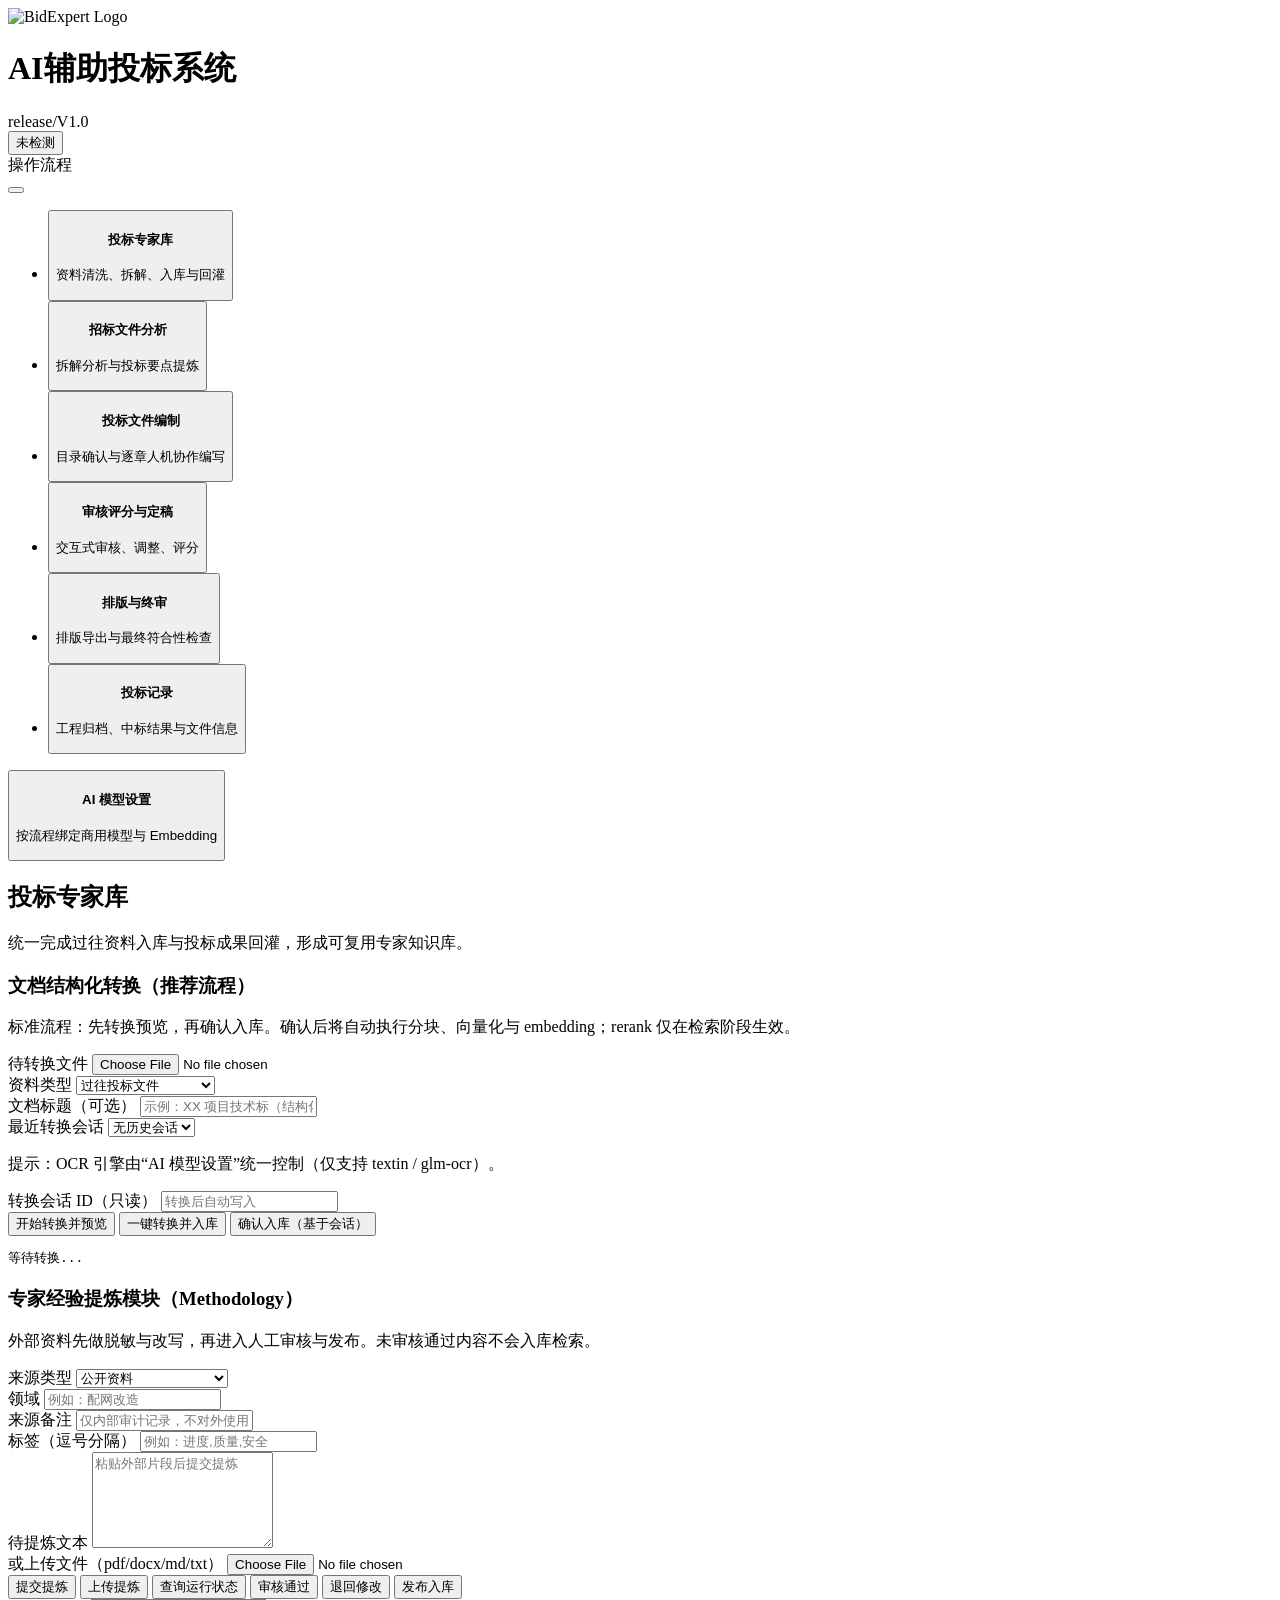
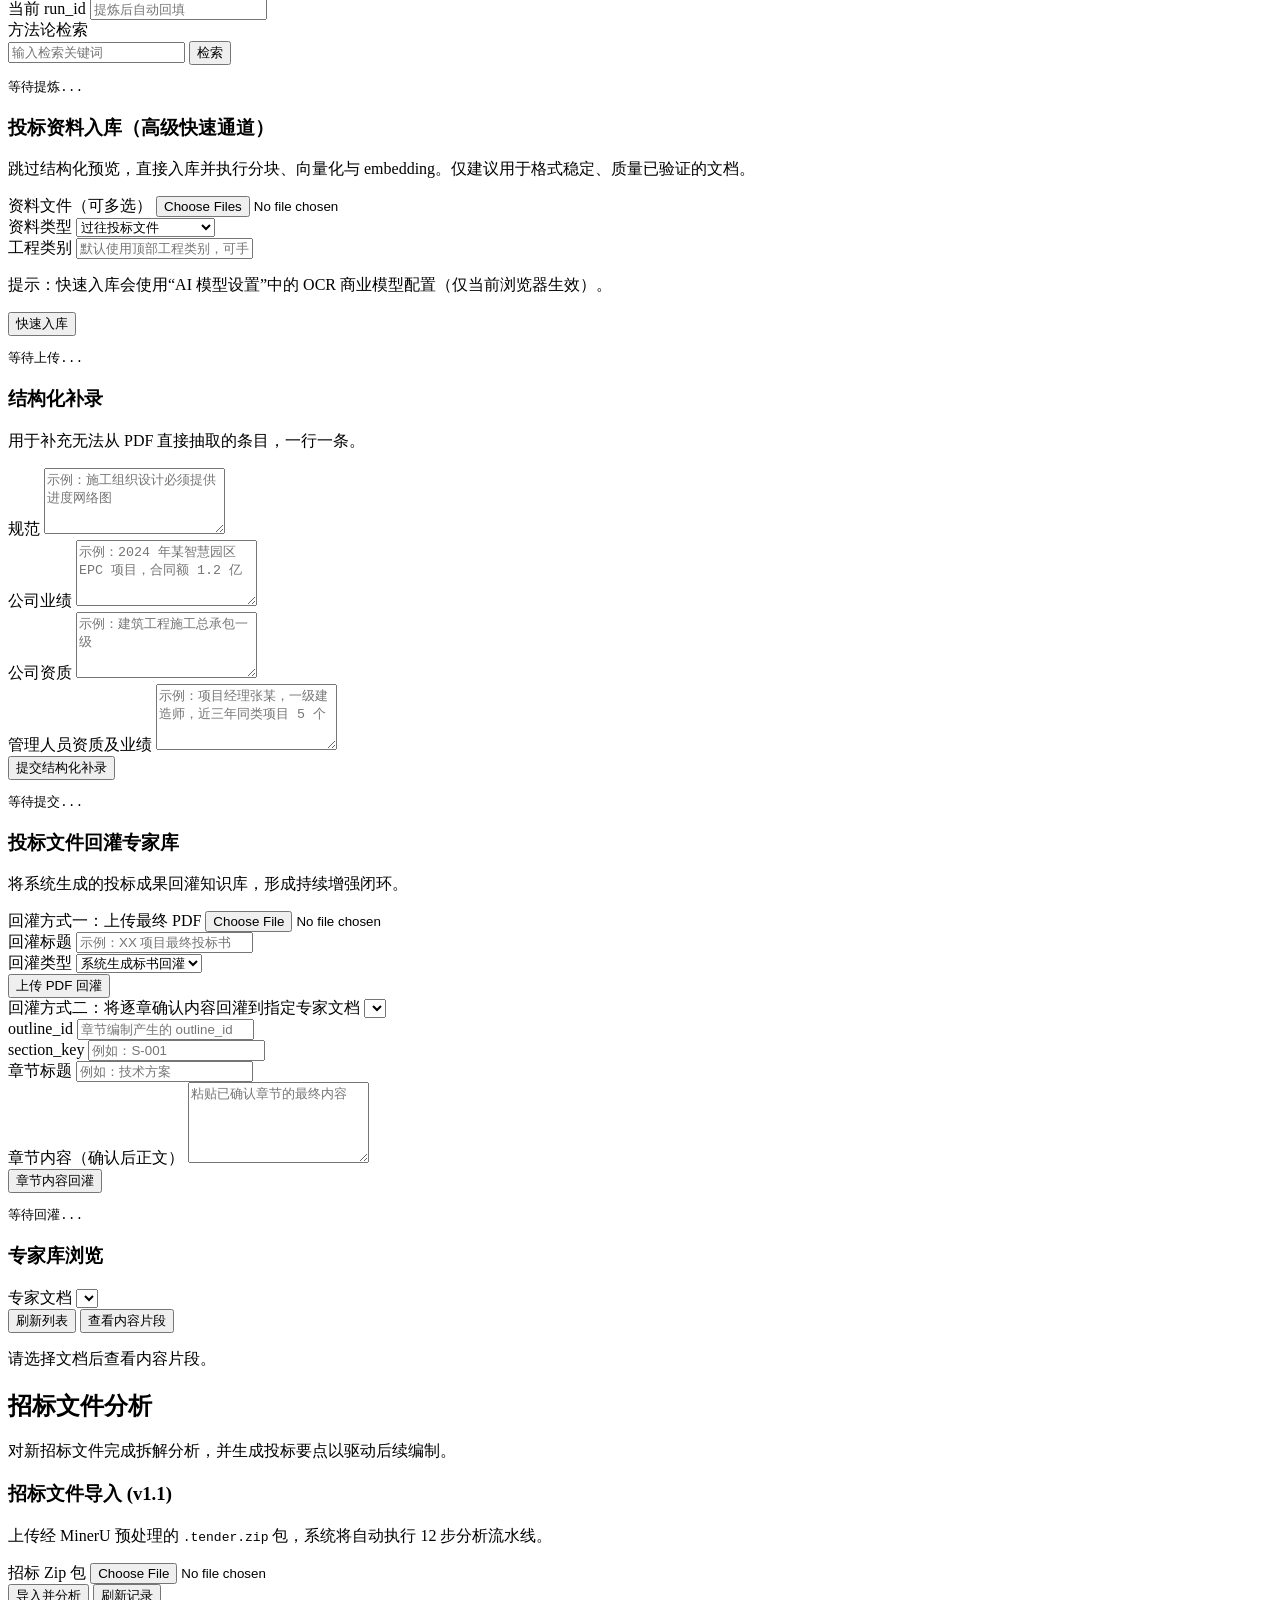
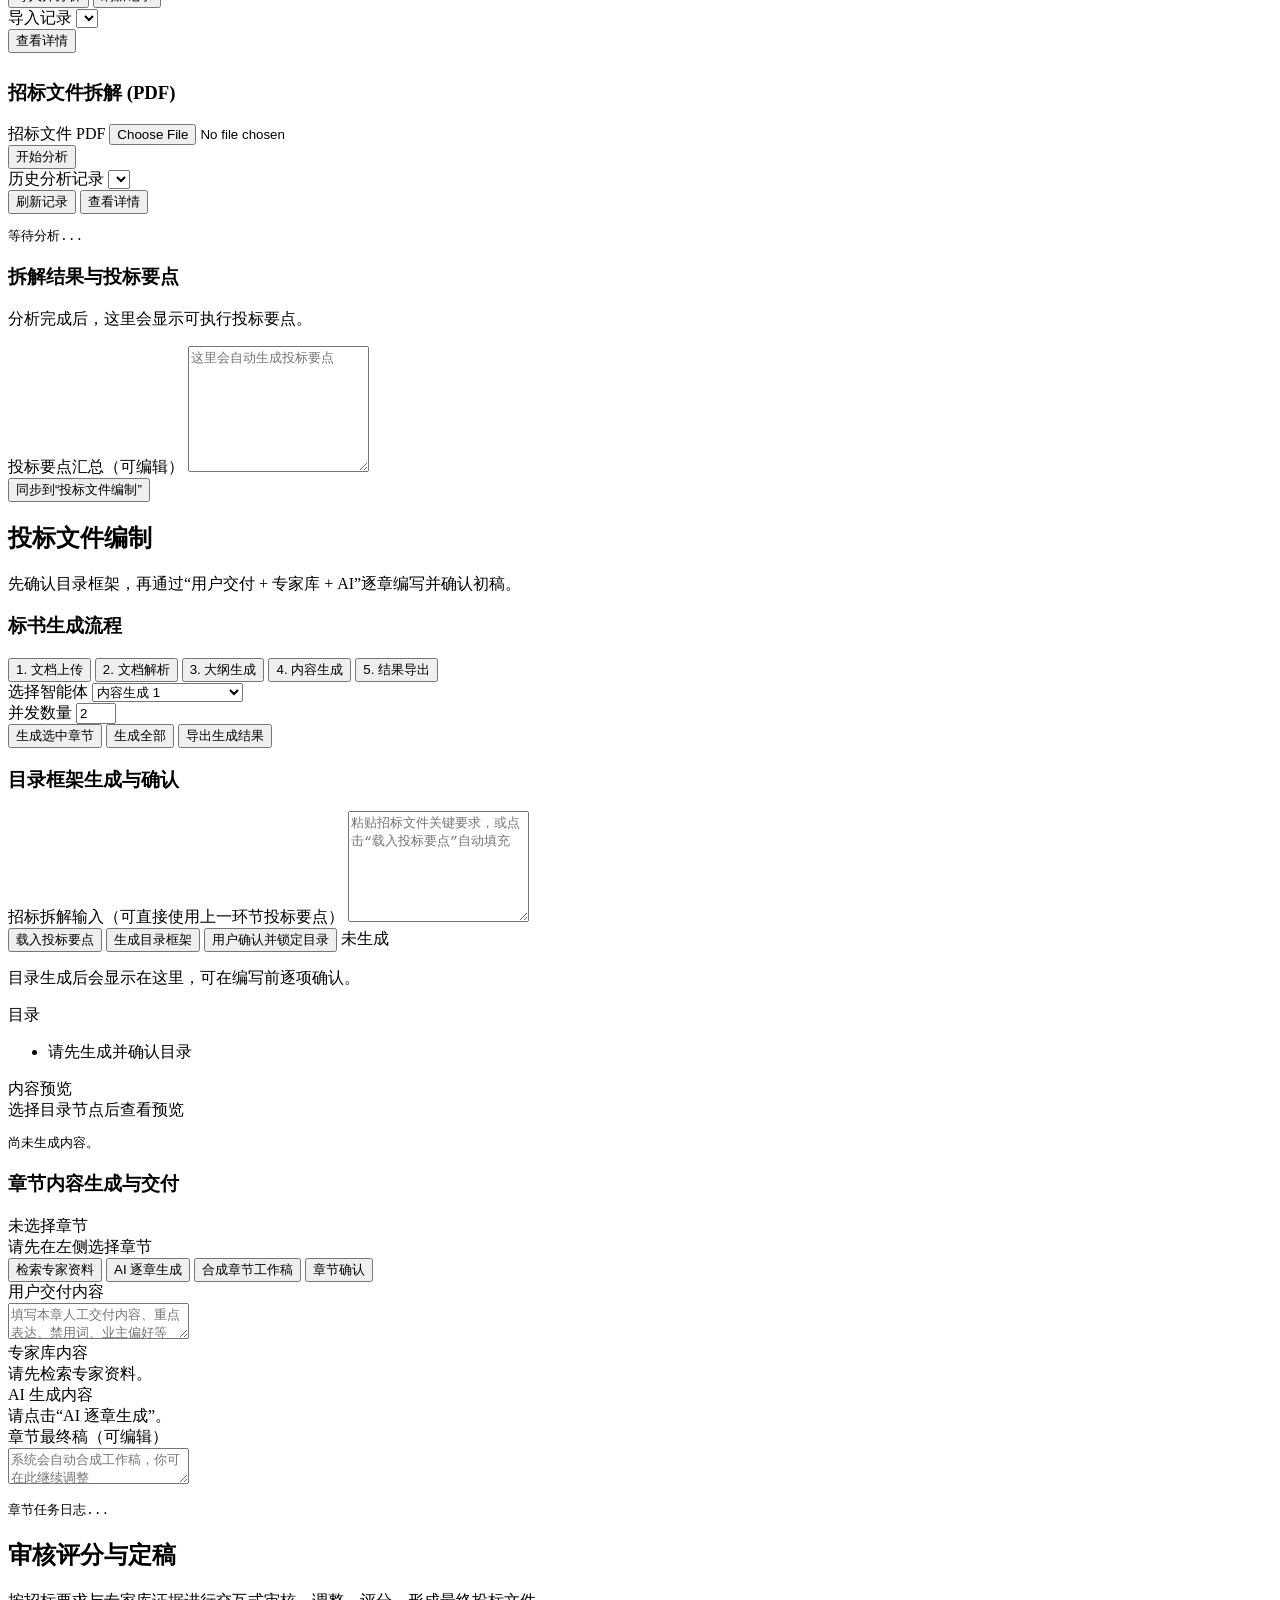
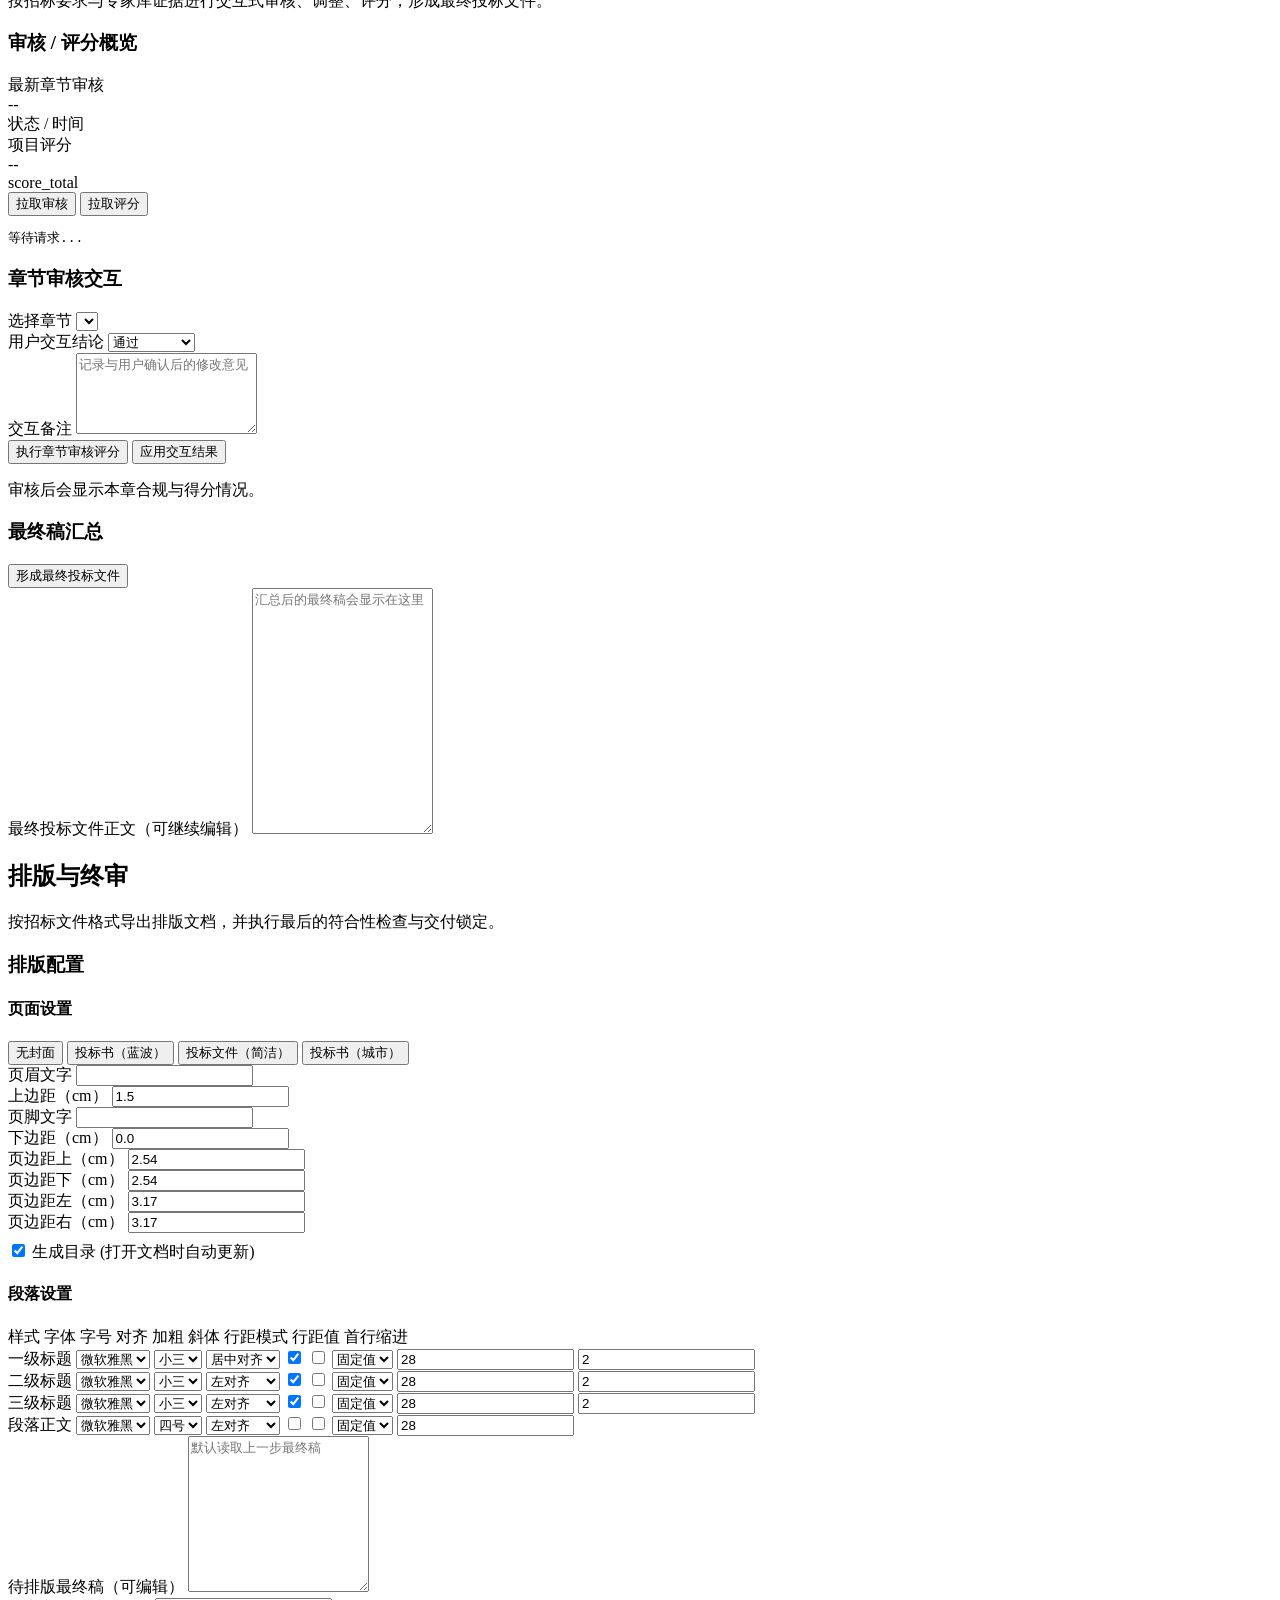
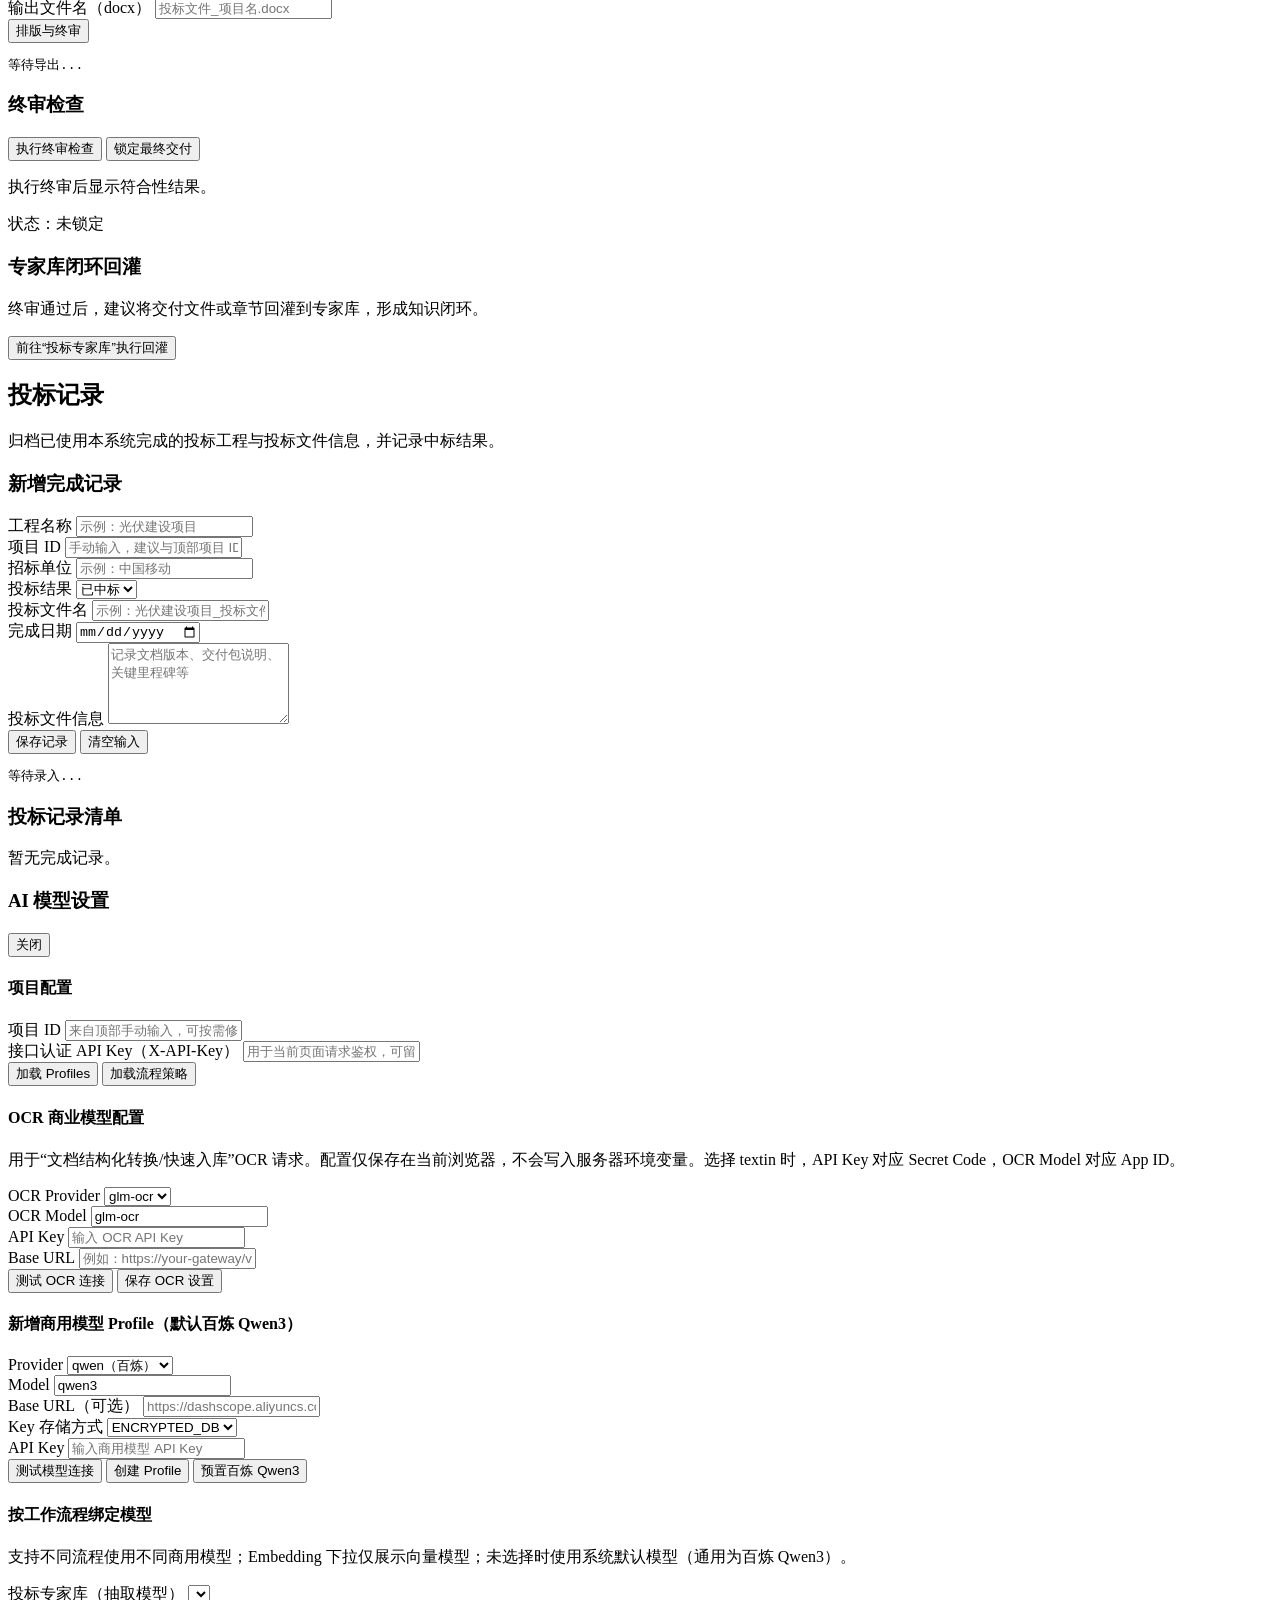
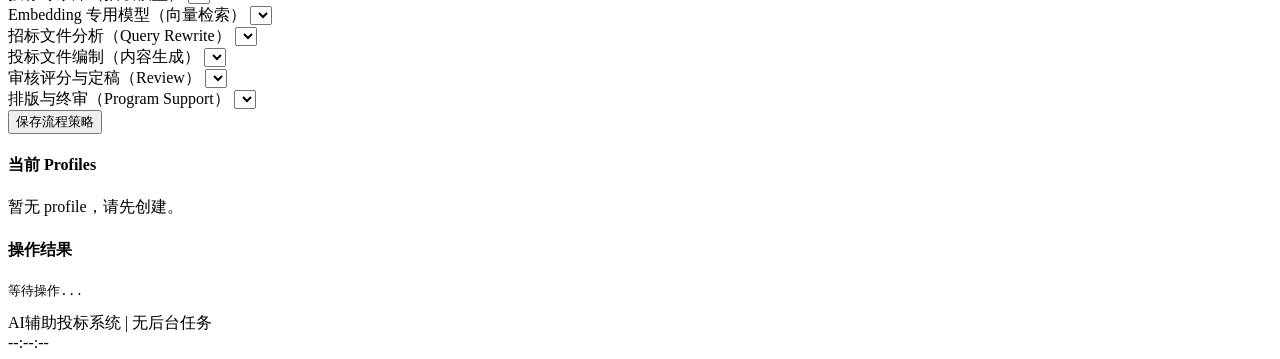
==== app/ui/index.html @ f594bc6e "feat: implement methodology module with legal-safe ingestion" ====
<!doctype html>
<html lang="zh-CN">

<head>
  <meta charset="UTF-8" />
  <meta name="viewport" content="width=device-width, initial-scale=1.0" />
  <title>AI辅助投标系统 | 投标办公工作台</title>
  <link href="https://cdn.jsdelivr.net/npm/remixicon@3.5.0/fonts/remixicon.css" rel="stylesheet" />
  <link rel="stylesheet" href="/ui/styles.css?v=release/V1.1" />
</head>

<body>
  <header class="ribbon">
    <div class="brand">
      <div class="brand-mark">
        <img src="/ui/assets/app-logo.png?v=release/V1.1" alt="BidExpert Logo" class="brand-logo" />
      </div>
      <div class="brand-text">
        <div class="brand-title-row">
          <h1 class="brand-title-handwritten">AI辅助投标系统</h1>
          <span class="brand-version">release/V1.0</span>
        </div>
      </div>
    </div>
    <div class="ribbon-controls">
      <button id="btnHealth" class="btn btn-outline btn-sm">
        <i class="ri-pulse-line"></i>
        <span id="healthBadge">未检测</span>
      </button>
    </div>
    <datalist id="engineeringCategoryHistory"></datalist>
  </header>

  <main class="layout">
    <aside class="flow-nav" id="sidebarNav">
      <div class="sidebar-resizer" id="sidebarResizer"></div>
      <div class="nav-header">
        <div class="flow-title">操作流程</div>
        <button id="btnToggleSidebar" class="nav-toggle-btn" title="收起/展开菜单">
          <i class="ri-menu-fold-line"></i>
        </button>
      </div>
      <ul class="flow-list">
        <li class="flow-list-item">
          <button type="button" class="flow-item active" data-target="panel-expert-hub">
            <i class="ri-database-2-line"></i>
            <div>
              <h4>投标专家库</h4>
              <p>资料清洗、拆解、入库与回灌</p>
            </div>
          </button>
        </li>
        <li class="flow-list-item">
          <button type="button" class="flow-item" data-target="panel-tender-hub">
            <i class="ri-file-search-line"></i>
            <div>
              <h4>招标文件分析</h4>
              <p>拆解分析与投标要点提炼</p>
            </div>
          </button>
        </li>
        <li class="flow-list-item">
          <button type="button" class="flow-item" data-target="panel-bid-hub">
            <i class="ri-quill-pen-line"></i>
            <div>
              <h4>投标文件编制</h4>
              <p>目录确认与逐章人机协作编写</p>
            </div>
          </button>
        </li>
        <li class="flow-list-item">
          <button type="button" class="flow-item" data-target="panel-review-hub">
            <i class="ri-shield-check-line"></i>
            <div>
              <h4>审核评分与定稿</h4>
              <p>交互式审核、调整、评分</p>
            </div>
          </button>
        </li>
        <li class="flow-list-item">
          <button type="button" class="flow-item" data-target="panel-publish-hub">
            <i class="ri-file-word-2-line"></i>
            <div>
              <h4>排版与终审</h4>
              <p>排版导出与最终符合性检查</p>
            </div>
          </button>
        </li>
        <li class="flow-list-item">
          <button type="button" class="flow-item" data-target="panel-completed-bids">
            <i class="ri-folder-history-line"></i>
            <div>
              <h4>投标记录</h4>
              <p>工程归档、中标结果与文件信息</p>
            </div>
          </button>
        </li>
      </ul>
      <div class="flow-actions">
        <button id="btnOpenByokSettings" class="flow-item nav-settings-btn" type="button">
          <i class="ri-settings-4-line"></i>
          <div>
            <h4>AI 模型设置</h4>
            <p>按流程绑定商用模型与 Embedding</p>
          </div>
        </button>
      </div>
    </aside>

    <section class="panel-main">
      <div id="panel-expert-hub" class="view-panel active">
        <header class="panel-header">
          <div>
            <h2><i class="ri-database-2-line"></i> 投标专家库</h2>
            <p>统一完成过往资料入库与投标成果回灌，形成可复用专家知识库。</p>
          </div>
        </header>

        <div class="office-grid cols-2">
          <article class="card">
            <h3><i class="ri-file-transfer-line"></i> 文档结构化转换（推荐流程）</h3>
            <p class="hint">标准流程：先转换预览，再确认入库。确认后将自动执行分块、向量化与 embedding；rerank 仅在检索阶段生效。</p>
            <div class="form-group">
              <label>待转换文件</label>
              <input id="convertSourceFile" type="file" accept=".pdf,.docx" />
            </div>
            <div class="form-row">
              <div class="form-group">
                <label>资料类型</label>
                <select id="convertDocType">
                  <option value="EXPERT_HISTORY">过往投标文件</option>
                  <option value="STANDARD_SPEC">规范</option>
                  <option value="COMPANY_PERFORMANCE">公司业绩</option>
                  <option value="COMPANY_QUALIFICATION">公司资质</option>
                  <option value="PM_QUAL_PERFORMANCE">管理人员资质及业绩</option>
                </select>
              </div>
              <div class="form-group">
                <label>文档标题（可选）</label>
                <input id="convertTitle" type="text" placeholder="示例：XX 项目技术标（结构化）" />
              </div>
            </div>
            <div class="form-group">
              <label>最近转换会话</label>
              <select id="convertSessionHistory">
                <option value="">无历史会话</option>
              </select>
            </div>
            <p class="hint">提示：OCR 引擎由“AI 模型设置”统一控制（仅支持 textin / glm-ocr）。</p>
            <div class="form-group">
              <label>转换会话 ID（只读）</label>
              <input id="convertSessionId" type="text" placeholder="转换后自动写入" readonly />
            </div>
            <div class="form-actions">
              <button id="btnStructuredConvert" class="btn btn-secondary">
                <i class="ri-scan-2-line"></i> 开始转换并预览
              </button>
              <button id="btnStructuredConvertAndIngest" class="btn btn-ai">
                <i class="ri-rocket-2-line"></i> 一键转换并入库
              </button>
              <button id="btnStructuredConfirm" class="btn btn-outline">
                <i class="ri-check-double-line"></i> 确认入库（基于会话）
              </button>
            </div>
            <pre id="convertPreviewResult" class="result-box">等待转换...</pre>
          </article>

          <article class="card">
            <h3><i class="ri-lightbulb-flash-line"></i> 专家经验提炼模块（Methodology）</h3>
            <p class="hint">外部资料先做脱敏与改写，再进入人工审核与发布。未审核通过内容不会入库检索。</p>
            <div class="form-row">
              <div class="form-group">
                <label>来源类型</label>
                <select id="methodologySourceType">
                  <option value="public_doc">公开资料</option>
                  <option value="training">培训资料</option>
                  <option value="sample">样例资料</option>
                  <option value="unknown">来源不明（默认阻断）</option>
                </select>
              </div>
              <div class="form-group">
                <label>领域</label>
                <input id="methodologyDomain" type="text" placeholder="例如：配网改造" />
              </div>
            </div>
            <div class="form-group">
              <label>来源备注</label>
              <input id="methodologySourceNote" type="text" placeholder="仅内部审计记录，不对外使用" />
            </div>
            <div class="form-group">
              <label>标签（逗号分隔）</label>
              <input id="methodologyTags" type="text" placeholder="例如：进度,质量,安全" />
            </div>
            <div class="form-group">
              <label>待提炼文本</label>
              <textarea id="methodologyInputText" rows="6" placeholder="粘贴外部片段后提交提炼"></textarea>
            </div>
            <div class="form-group">
              <label>或上传文件（pdf/docx/md/txt）</label>
              <input id="methodologyInputFile" type="file" accept=".pdf,.docx,.md,.markdown,.txt" />
            </div>
            <div class="form-actions methodology-actions">
              <button id="btnMethodologyExtract" class="btn btn-primary">
                <i class="ri-flask-line"></i> 提交提炼
              </button>
              <button id="btnMethodologyExtractUpload" class="btn btn-secondary">
                <i class="ri-upload-line"></i> 上传提炼
              </button>
              <button id="btnMethodologyRunFetch" class="btn btn-outline">
                <i class="ri-search-eye-line"></i> 查询运行状态
              </button>
              <button id="btnMethodologyReviewApprove" class="btn btn-secondary">
                <i class="ri-checkbox-circle-line"></i> 审核通过
              </button>
              <button id="btnMethodologyReviewNeedEdit" class="btn btn-outline">
                <i class="ri-edit-2-line"></i> 退回修改
              </button>
              <button id="btnMethodologyPublish" class="btn btn-ai">
                <i class="ri-upload-cloud-2-line"></i> 发布入库
              </button>
            </div>
            <div class="form-group">
              <label>当前 run_id</label>
              <input id="methodologyRunId" type="text" placeholder="提炼后自动回填" />
            </div>
            <div class="form-group">
              <label>方法论检索</label>
              <div class="form-row">
                <input id="methodologySearchQuery" type="text" placeholder="输入检索关键词" />
                <button id="btnMethodologySearch" class="btn btn-outline btn-sm">
                  <i class="ri-search-line"></i> 检索
                </button>
              </div>
            </div>
            <pre id="methodologyResult" class="result-box">等待提炼...</pre>
          </article>

          <article class="card">
            <h3><i class="ri-file-upload-line"></i> 投标资料入库（高级快速通道）</h3>
            <p class="hint">跳过结构化预览，直接入库并执行分块、向量化与 embedding。仅建议用于格式稳定、质量已验证的文档。</p>
            <div class="form-group">
              <label>资料文件（可多选）</label>
              <input id="expertPdfFiles" type="file" accept=".pdf,.md,.markdown,.doc,.docx" multiple />
            </div>
            <div class="form-row">
              <div class="form-group">
                <label>资料类型</label>
                <select id="expertDocType">
                  <option value="EXPERT_HISTORY">过往投标文件</option>
                  <option value="STANDARD_SPEC">规范</option>
                  <option value="COMPANY_PERFORMANCE">公司业绩</option>
                  <option value="COMPANY_QUALIFICATION">公司资质</option>
                  <option value="PM_QUAL_PERFORMANCE">管理人员资质及业绩</option>
                </select>
              </div>
              <div class="form-group">
                <label>工程类别</label>
                <input id="expertIndustryTag" type="text" list="engineeringCategoryHistory"
                  placeholder="默认使用顶部工程类别，可手动修改" />
              </div>
            </div>
            <p class="hint">提示：快速入库会使用“AI 模型设置”中的 OCR 商业模型配置（仅当前浏览器生效）。</p>
            <div class="form-actions">
              <button id="btnExpertIngest" class="btn btn-primary">
                <i class="ri-upload-cloud-2-line"></i> 快速入库
              </button>
            </div>
            <pre id="expertIngestResult" class="result-box">等待上传...</pre>
          </article>

          <article class="card">
            <h3><i class="ri-table-2"></i> 结构化补录</h3>
            <p class="hint">用于补充无法从 PDF 直接抽取的条目，一行一条。</p>
            <div class="form-group">
              <label>规范</label>
              <textarea id="structuredStandard" rows="4" placeholder="示例：施工组织设计必须提供进度网络图"></textarea>
            </div>
            <div class="form-group">
              <label>公司业绩</label>
              <textarea id="structuredCompanyPerformance" rows="4"
                placeholder="示例：2024 年某智慧园区 EPC 项目，合同额 1.2 亿"></textarea>
            </div>
            <div class="form-group">
              <label>公司资质</label>
              <textarea id="structuredCompanyQualification" rows="4" placeholder="示例：建筑工程施工总承包一级"></textarea>
            </div>
            <div class="form-group">
              <label>管理人员资质及业绩</label>
              <textarea id="structuredPmQualificationPerformance" rows="4"
                placeholder="示例：项目经理张某，一级建造师，近三年同类项目 5 个"></textarea>
            </div>
            <div class="form-actions">
              <button id="btnStructuredIngest" class="btn btn-secondary">
                <i class="ri-save-line"></i> 提交结构化补录
              </button>
            </div>
            <pre id="structuredResult" class="result-box">等待提交...</pre>
          </article>

          <article class="card">
            <h3><i class="ri-git-repository-private-line"></i> 投标文件回灌专家库</h3>
            <p class="hint">将系统生成的投标成果回灌知识库，形成持续增强闭环。</p>
            <div class="split-line"></div>

            <div class="form-group">
              <label>回灌方式一：上传最终 PDF</label>
              <input id="feedbackPdfFile" type="file" accept=".pdf" />
            </div>
            <div class="form-row">
              <div class="form-group">
                <label>回灌标题</label>
                <input id="feedbackTitle" type="text" placeholder="示例：XX 项目最终投标书" />
              </div>
              <div class="form-group">
                <label>回灌类型</label>
                <select id="feedbackDocType">
                  <option value="GENERATED_BID_FEEDBACK">系统生成标书回灌</option>
                  <option value="EXPERT_HISTORY">过往投标文件补录</option>
                </select>
              </div>
            </div>
            <div class="form-actions">
              <button id="btnFeedbackPdfIngest" class="btn btn-secondary">
                <i class="ri-file-add-line"></i> 上传 PDF 回灌
              </button>
            </div>

            <div class="split-line"></div>

            <div class="form-group">
              <label>回灌方式二：将逐章确认内容回灌到指定专家文档</label>
              <select id="feedbackTargetDoc"></select>
            </div>
            <div class="form-row">
              <div class="form-group">
                <label>outline_id</label>
                <input id="feedbackOutlineId" type="text" placeholder="章节编制产生的 outline_id" />
              </div>
              <div class="form-group">
                <label>section_key</label>
                <input id="feedbackSectionKey" type="text" placeholder="例如：S-001" />
              </div>
            </div>
            <div class="form-group">
              <label>章节标题</label>
              <input id="feedbackSectionTitle" type="text" placeholder="例如：技术方案" />
            </div>
            <div class="form-group">
              <label>章节内容（确认后正文）</label>
              <textarea id="feedbackContent" rows="5" placeholder="粘贴已确认章节的最终内容"></textarea>
            </div>
            <div class="form-actions">
              <button id="btnFeedbackSectionUpsert" class="btn btn-primary">
                <i class="ri-repeat-2-line"></i> 章节内容回灌
              </button>
            </div>
            <pre id="feedbackResult" class="result-box">等待回灌...</pre>
          </article>

          <article class="card">
            <h3><i class="ri-book-open-line"></i> 专家库浏览</h3>
            <div class="form-row">
              <div class="form-group">
                <label>专家文档</label>
                <select id="libraryDocSelect"></select>
              </div>
              <div class="form-group action-stack">
                <button id="btnLibraryDocs" class="btn btn-outline btn-sm">
                  <i class="ri-refresh-line"></i> 刷新列表
                </button>
                <button id="btnLibraryChunks" class="btn btn-outline btn-sm">
                  <i class="ri-file-list-3-line"></i> 查看内容片段
                </button>
              </div>
            </div>
            <div id="libraryModulesView" class="modules-view">
              <p class="hint">请选择文档后查看内容片段。</p>
            </div>
          </article>
        </div>
      </div>

      <div id="panel-tender-hub" class="view-panel">
        <header class="panel-header">
          <div>
            <h2><i class="ri-file-search-line"></i> 招标文件分析</h2>
            <p>对新招标文件完成拆解分析，并生成投标要点以驱动后续编制。</p>
          </div>
        </header>

        <div class="office-grid cols-2">
          <!-- ── v1.1: MinerU Zip 导入 ── -->
          <article class="card">
            <h3><i class="ri-folder-zip-line"></i> 招标文件导入 (v1.1)</h3>
            <p class="hint">上传经 MinerU 预处理的 <code>.tender.zip</code> 包，系统将自动执行 12 步分析流水线。</p>
            <div class="form-group">
              <label>招标 Zip 包</label>
              <input id="tenderZipFile" type="file" accept=".zip" />
            </div>
            <div class="form-actions">
              <button id="btnTenderImportZip" class="btn btn-ai">
                <i class="ri-rocket-line"></i> 导入并分析
              </button>
              <button id="btnRefreshImportRuns" class="btn btn-outline btn-sm">
                <i class="ri-history-line"></i> 刷新记录
              </button>
            </div>
            <div class="form-group">
              <label>导入记录</label>
              <select id="importRunSelect"></select>
            </div>
            <button id="btnLoadImportDetail" class="btn btn-outline btn-sm" style="margin-bottom:0.5rem">
              <i class="ri-eye-line"></i> 查看详情
            </button>

            <!-- 12-step pipeline progress -->
            <div id="pipelineProgress" class="pipeline-progress" style="display:none">
              <h4 style="margin:0.5rem 0">分析流水线进度</h4>
              <div class="pipeline-steps">
                <span class="step-chip" data-step="RECEIVED">接收</span>
                <span class="step-chip" data-step="UNPACKED">解压</span>
                <span class="step-chip" data-step="VALIDATED">校验</span>
                <span class="step-chip" data-step="SECTIONIZED">分节</span>
                <span class="step-chip" data-step="PRELIM_EXTRACTED">初审提取</span>
                <span class="step-chip" data-step="FATAL_GATE_CHECKED">闸门检查</span>
                <span class="step-chip" data-step="SCORING_EXTRACTED">评分提取</span>
                <span class="step-chip" data-step="TECH_EXTRACTED">技术提取</span>
                <span class="step-chip" data-step="DEVIATION_BUILT">偏离表</span>
                <span class="step-chip" data-step="FORMAT_SIGNATURE_EXTRACTED">签章格式</span>
                <span class="step-chip" data-step="BLUEPRINT_BUILT">蓝图生成</span>
                <span class="step-chip" data-step="READY_FOR_WRITING">就绪</span>
              </div>
            </div>

            <!-- FATAL BLOCKED alert -->
            <div id="fatalBlockedAlert" class="fatal-alert" style="display:none">
              <h4><i class="ri-alarm-warning-line"></i> 废标风险 — 初审不通过</h4>
              <ul id="fatalReasonList"></ul>
            </div>

            <!-- READY FOR WRITING banner -->
            <div id="readyForWritingBanner" class="ready-banner" style="display:none">
              <h4><i class="ri-checkbox-circle-line"></i> 分析完成，可进入投标文件编制</h4>
              <button id="btnGoToWriting" class="btn btn-secondary btn-sm">
                <i class="ri-send-plane-line"></i> 跳转到"投标文件编制"
              </button>
            </div>

            <!-- Derived files -->
            <div id="derivedFilesPanel" style="display:none">
              <h4 style="margin:0.5rem 0">派生文件</h4>
              <ul id="derivedFileList" class="derived-file-list"></ul>
            </div>
          </article>

          <!-- ── v1.0: PDF 上传（保留兼容） ── -->
          <article class="card">
            <h3><i class="ri-upload-2-line"></i> 招标文件拆解 (PDF)</h3>
            <div class="form-group">
              <label>招标文件 PDF</label>
              <input id="analysisPdfFile" type="file" accept=".pdf" />
            </div>
            <div class="form-actions">
              <button id="btnTenderAnalyze" class="btn btn-ai">
                <i class="ri-rocket-line"></i> 开始分析
              </button>
            </div>
            <div class="form-row">
              <div class="form-group">
                <label>历史分析记录</label>
                <select id="analysisRunSelect"></select>
              </div>
              <div class="form-group action-stack">
                <button id="btnTenderRuns" class="btn btn-outline btn-sm">
                  <i class="ri-history-line"></i> 刷新记录
                </button>
                <button id="btnTenderDetail" class="btn btn-outline btn-sm">
                  <i class="ri-eye-line"></i> 查看详情
                </button>
              </div>
            </div>
            <pre id="tenderAnalyzeResult" class="result-box">等待分析...</pre>
          </article>

          <article class="card">
            <h3><i class="ri-lightbulb-flash-line"></i> 拆解结果与投标要点</h3>
            <div id="tenderSummaryCards" class="summary-cards"></div>
            <div id="tenderPointsBoard" class="points-board">
              <p class="hint">分析完成后，这里会显示可执行投标要点。</p>
            </div>
            <div class="form-group">
              <label>投标要点汇总（可编辑）</label>
              <textarea id="tenderPointsText" rows="8" placeholder="这里会自动生成投标要点"></textarea>
            </div>
            <div class="form-actions">
              <button id="btnUsePointsForOutline" class="btn btn-secondary">
                <i class="ri-send-plane-line"></i> 同步到“投标文件编制”
              </button>
            </div>
          </article>
        </div>
      </div>

      <div id="panel-bid-hub" class="view-panel">
        <header class="panel-header">
          <div>
            <h2><i class="ri-quill-pen-line"></i> 投标文件编制</h2>
            <p>先确认目录框架，再通过“用户交付 + 专家库 + AI”逐章编写并确认初稿。</p>
          </div>
        </header>

        <article class="card">
          <h3><i class="ri-flow-chart"></i> 标书生成流程</h3>
          <div class="generation-stepbar">
            <button id="btnStepUpload" class="step-btn" type="button">1. 文档上传</button>
            <button id="btnStepParse" class="step-btn" type="button">2. 文档解析</button>
            <button id="btnStepOutline" class="step-btn active" type="button">3. 大纲生成</button>
            <button id="btnStepGenerate" class="step-btn" type="button">4. 内容生成</button>
            <button id="btnStepExport" class="step-btn" type="button">5. 结果导出</button>
          </div>
          <div class="generation-config-row">
            <div class="form-group">
              <label>选择智能体</label>
              <select id="generationAgentPreset">
                <option value="content-v1">内容生成 1</option>
                <option value="content-v2">内容生成 2（稳健）</option>
                <option value="content-v3">内容生成 3（高质量）</option>
              </select>
            </div>
            <div class="form-group">
              <label>并发数量</label>
              <input id="generationConcurrency" type="number" min="1" max="8" value="2" />
            </div>
            <div class="form-group action-stack">
              <button id="btnGenerateSelected" class="btn btn-ai btn-sm">
                <i class="ri-play-circle-line"></i> 生成选中章节
              </button>
              <button id="btnGenerateAll" class="btn btn-secondary btn-sm">
                <i class="ri-play-list-add-line"></i> 生成全部
              </button>
              <button id="btnExportGenerationResult" class="btn btn-outline btn-sm">
                <i class="ri-file-transfer-line"></i> 导出生成结果
              </button>
            </div>
          </div>
        </article>

        <article class="card">
          <h3><i class="ri-node-tree"></i> 目录框架生成与确认</h3>
          <div class="form-group">
            <label>招标拆解输入（可直接使用上一环节投标要点）</label>
            <textarea id="outlineRequirementText" rows="7" placeholder="粘贴招标文件关键要求，或点击“载入投标要点”自动填充"></textarea>
          </div>
          <div class="form-actions left">
            <button id="btnLoadTenderPoints" class="btn btn-outline">
              <i class="ri-file-copy-line"></i> 载入投标要点
            </button>
            <button id="btnCreateOutline" class="btn btn-ai">
              <i class="ri-layout-top-line"></i> 生成目录框架
            </button>
            <button id="btnConfirmOutline" class="btn btn-secondary">
              <i class="ri-checkbox-circle-line"></i> 用户确认并锁定目录
            </button>
            <span id="outlineStatusBadge" class="status-chip">未生成</span>
          </div>
          <div id="outlineSectionTable" class="outline-table">
            <p class="hint">目录生成后会显示在这里，可在编写前逐项确认。</p>
          </div>
        </article>

        <div class="generation-workspace">
          <div class="tree-pane">
            <div class="tree-pane-header">目录</div>
            <ul id="editorSectionList" class="section-list compact">
              <li class="empty-hint">请先生成并确认目录</li>
            </ul>
          </div>
          <div class="preview-pane-wrap">
            <div class="preview-pane-header">
              <div id="generationPreviewTitle">内容预览</div>
              <div id="generationPreviewMeta">选择目录节点后查看预览</div>
            </div>
            <pre id="generationPreviewPane" class="preview-pane">尚未生成内容。</pre>
          </div>
        </div>

        <article class="card">
          <h3><i class="ri-edit-box-line"></i> 章节内容生成与交付</h3>
          <div class="editor-toolbar">
            <div>
              <div id="currentSectionTitle" class="current-section">未选择章节</div>
              <div id="currentSectionMeta" class="current-meta">请先在左侧选择章节</div>
            </div>
            <div class="toolbar-actions">
              <button id="btnRetrieveEvidence" class="btn btn-outline btn-sm">
                <i class="ri-search-line"></i> 检索专家资料
              </button>
              <button id="btnGenerateSection" class="btn btn-ai btn-sm">
                <i class="ri-sparkling-line"></i> AI 逐章生成
              </button>
              <button id="btnComposeDraft" class="btn btn-secondary btn-sm">
                <i class="ri-scissors-cut-line"></i> 合成章节工作稿
              </button>
              <button id="btnSaveSection" class="btn btn-secondary btn-sm">
                <i class="ri-save-line"></i> 章节确认
              </button>
            </div>
          </div>

          <div class="compose-grid">
            <div class="pane-block">
              <div class="pane-header">用户交付内容</div>
              <textarea id="sectionUserInput" class="pane-editor" placeholder="填写本章人工交付内容、重点表达、禁用词、业主偏好等"></textarea>
            </div>
            <div class="pane-block">
              <div class="pane-header">专家库内容</div>
              <div id="sectionEvidencePane" class="pane-content">请先检索专家资料。</div>
            </div>
            <div class="pane-block">
              <div class="pane-header">AI 生成内容</div>
              <div id="sectionAiDraftPane" class="pane-content">请点击“AI 逐章生成”。</div>
            </div>
            <div class="pane-block">
              <div class="pane-header">章节最终稿（可编辑）</div>
              <textarea id="sectionFinalDraft" class="pane-editor" placeholder="系统会自动合成工作稿，你可在此继续调整"></textarea>
            </div>
          </div>
          <pre id="sectionTaskLog" class="result-box">章节任务日志...</pre>
        </article>
      </div>

      <div id="panel-review-hub" class="view-panel">
        <header class="panel-header">
          <div>
            <h2><i class="ri-shield-check-line"></i> 审核评分与定稿</h2>
            <p>按招标要求与专家库证据进行交互式审核、调整、评分，形成最终投标文件。</p>
          </div>
        </header>

        <div class="office-grid cols-2">
          <article class="card highlight">
            <h3><i class="ri-bar-chart-2-line"></i> 审核 / 评分概览</h3>
            <div class="grid-2">
              <div class="metric-card" id="reviewSummaryCard">
                <div class="metric-label">最新章节审核</div>
                <div class="metric-value">--</div>
                <div class="metric-sub">状态 / 时间</div>
              </div>
              <div class="metric-card" id="scoringSummaryCard">
                <div class="metric-label">项目评分</div>
                <div class="metric-value">--</div>
                <div class="metric-sub">score_total</div>
              </div>
            </div>
            <div class="form-row">
              <div class="form-group action-stack">
                <button id="btnFetchReviewApi" class="btn btn-primary btn-sm"><i class="ri-search-eye-line"></i>
                  拉取审核</button>
                <button id="btnFetchScoreApi" class="btn btn-secondary btn-sm"><i class="ri-function-line"></i>
                  拉取评分</button>
              </div>
            </div>
            <pre id="reviewSummaryDetail" class="result-box compact">等待请求...</pre>
          </article>

          <article class="card">
            <h3><i class="ri-shield-check-line"></i> 章节审核交互</h3>
            <div class="form-group">
              <label>选择章节</label>
              <select id="reviewSectionSelect"></select>
            </div>
            <div class="form-group">
              <label>用户交互结论</label>
              <select id="reviewDecision">
                <option value="PASS">通过</option>
                <option value="ADJUST_PASS">调整后通过</option>
                <option value="REWRITE">需重写</option>
              </select>
            </div>
            <div class="form-group">
              <label>交互备注</label>
              <textarea id="reviewUserNote" rows="5" placeholder="记录与用户确认后的修改意见"></textarea>
            </div>
            <div class="form-actions left">
              <button id="btnRunSectionReview" class="btn btn-primary">
                <i class="ri-search-eye-line"></i> 执行章节审核评分
              </button>
              <button id="btnApplyReviewNote" class="btn btn-secondary">
                <i class="ri-edit-box-line"></i> 应用交互结果
              </button>
            </div>
            <div id="reviewReport" class="review-report">
              <p class="hint">审核后会显示本章合规与得分情况。</p>
            </div>
          </article>

          <article class="card">
            <h3><i class="ri-file-check-line"></i> 最终稿汇总</h3>
            <div id="reviewOverallMetrics" class="summary-cards"></div>
            <div class="form-actions">
              <button id="btnBuildFinalDraft" class="btn btn-primary">
                <i class="ri-file-text-line"></i> 形成最终投标文件
              </button>
            </div>
            <div class="form-group">
              <label>最终投标文件正文（可继续编辑）</label>
              <textarea id="finalDraftPreview" rows="16" placeholder="汇总后的最终稿会显示在这里"></textarea>
            </div>
          </article>
        </div>
      </div>

      <div id="panel-publish-hub" class="view-panel">
        <header class="panel-header">
          <div>
            <h2><i class="ri-file-word-2-line"></i> 排版与终审</h2>
            <p>按招标文件格式导出排版文档，并执行最后的符合性检查与交付锁定。</p>
          </div>
        </header>

        <article class="card">
          <h3><i class="ri-layout-grid-line"></i> 排版配置</h3>
          <div class="typeset-block">
            <h4>页面设置</h4>
            <div class="typeset-cover-row" id="coverTemplateOptions">
              <button class="cover-option active" type="button" data-cover-template="none">无封面</button>
              <button class="cover-option" type="button" data-cover-template="blue-wave">投标书（蓝波）</button>
              <button class="cover-option" type="button" data-cover-template="simple">投标文件（简洁）</button>
              <button class="cover-option" type="button" data-cover-template="city">投标书（城市）</button>
            </div>
            <div class="typeset-grid">
              <div class="form-group">
                <label>页眉文字</label>
                <input id="typesetHeaderText" type="text" value="" />
              </div>
              <div class="form-group">
                <label>上边距（cm）</label>
                <input id="typesetHeaderOffset" type="number" min="0" step="0.1" value="1.5" />
              </div>
              <div class="form-group">
                <label>页脚文字</label>
                <input id="typesetFooterText" type="text" value="" />
              </div>
              <div class="form-group">
                <label>下边距（cm）</label>
                <input id="typesetFooterOffset" type="number" min="0" step="0.1" value="0.0" />
              </div>
              <div class="form-group">
                <label>页边距上（cm）</label>
                <input id="typesetMarginTop" type="number" min="0" step="0.01" value="2.54" />
              </div>
              <div class="form-group">
                <label>页边距下（cm）</label>
                <input id="typesetMarginBottom" type="number" min="0" step="0.01" value="2.54" />
              </div>
              <div class="form-group">
                <label>页边距左（cm）</label>
                <input id="typesetMarginLeft" type="number" min="0" step="0.01" value="3.17" />
              </div>
              <div class="form-group">
                <label for="typesetMarginRight">页边距右（cm）</label>
                <input id="typesetMarginRight" type="number" min="0" step="0.01" value="3.17" />
              </div>
            </div>
            <div class="form-group" style="margin-top: 0.5rem;">
              <div class="checkbox-wrapper">
                <input id="typesetGenerateTOC" type="checkbox" checked />
                <label for="typesetGenerateTOC">生成目录 (打开文档时自动更新)</label>
              </div>
            </div>
          </div>

          <div class="split-line"></div>
          <h4>段落设置</h4>
          <div class="typeset-table" id="typesetTable">
            <div class="typeset-row typeset-row-head">
              <span>样式</span>
              <span>字体</span>
              <span>字号</span>
              <span>对齐</span>
              <span>加粗</span>
              <span>斜体</span>
              <span>行距模式</span>
              <span>行距值</span>
              <span>首行缩进</span>
            </div>
            <div class="typeset-row" data-style-key="H1">
              <span>一级标题</span>
              <select class="fmt-font">
                <option>微软雅黑</option>
                <option>宋体</option>
                <option>仿宋</option>
              </select>
              <select class="fmt-size">
                <option>小二</option>
                <option selected>小三</option>
                <option>三号</option>
              </select>
              <select class="fmt-align">
                <option selected>居中对齐</option>
                <option>左对齐</option>
              </select>
              <input class="fmt-bold" type="checkbox" checked />
              <input class="fmt-italic" type="checkbox" />
              <select class="fmt-line-mode">
                <option selected>固定值</option>
                <option>1.5 倍</option>
              </select>
              <input class="fmt-line-value" type="number" step="0.1" value="28" />
              <input class="fmt-indent" type="number" step="1" value="2" />
            </div>
            <div class="typeset-row" data-style-key="H2">
              <span>二级标题</span>
              <select class="fmt-font">
                <option selected>微软雅黑</option>
                <option>宋体</option>
                <option>仿宋</option>
              </select>
              <select class="fmt-size">
                <option selected>小三</option>
                <option>四号</option>
              </select>
              <select class="fmt-align">
                <option selected>左对齐</option>
                <option>居中对齐</option>
              </select>
              <input class="fmt-bold" type="checkbox" checked />
              <input class="fmt-italic" type="checkbox" />
              <select class="fmt-line-mode">
                <option selected>固定值</option>
                <option>1.5 倍</option>
              </select>
              <input class="fmt-line-value" type="number" step="0.1" value="28" />
              <input class="fmt-indent" type="number" step="1" value="2" />
            </div>
            <div class="typeset-row" data-style-key="H3">
              <span>三级标题</span>
              <select class="fmt-font">
                <option selected>微软雅黑</option>
                <option>宋体</option>
                <option>仿宋</option>
              </select>
              <select class="fmt-size">
                <option selected>小三</option>
                <option>四号</option>
              </select>
              <select class="fmt-align">
                <option selected>左对齐</option>
                <option>居中对齐</option>
              </select>
              <input class="fmt-bold" type="checkbox" checked />
              <input class="fmt-italic" type="checkbox" />
              <select class="fmt-line-mode">
                <option selected>固定值</option>
                <option>1.5 倍</option>
              </select>
              <input class="fmt-line-value" type="number" step="0.1" value="28" />
              <input class="fmt-indent" type="number" step="1" value="2" />
            </div>
            <div class="typeset-row" data-style-key="BODY">
              <span>段落正文</span>
              <select class="fmt-font">
                <option selected>微软雅黑</option>
                <option>宋体</option>
                <option>仿宋</option>
              </select>
              <select class="fmt-size">
                <option>小四</option>
                <option selected>四号</option>
                <option>小三</option>
              </select>
              <select class="fmt-align">
                <option selected>左对齐</option>
                <option>两端对齐</option>
              </select>
              <input class="fmt-bold" type="checkbox" />
              <input class="fmt-italic" type="checkbox" />
              <select class="fmt-line-mode">
                <option selected>固定值</option>
                <option>1.5 倍</option>
              </select>
              <input class="fmt-line-value" type="number" step="0.1" value="28" />
            </div>
          </div>

          <div class="form-group">
            <label>待排版最终稿（可编辑）</label>
            <textarea id="publishFinalDraft" rows="10" placeholder="默认读取上一步最终稿"></textarea>
          </div>
          <div class="form-row">
            <div class="form-group">
              <label>输出文件名（docx）</label>
              <input id="exportFileName" type="text" placeholder="投标文件_项目名.docx" />
            </div>
            <div class="form-group action-stack">
              <button id="btnRenderWord" class="btn btn-primary">
                <i class="ri-file-word-2-line"></i> 排版与终审
              </button>
            </div>
          </div>
          <pre id="renderResult" class="result-box">等待导出...</pre>
        </article>

        <div class="office-grid cols-2">
          <article class="card">
            <h3><i class="ri-shield-star-line"></i> 终审检查</h3>
            <div class="form-actions left">
              <button id="btnFinalCheck" class="btn btn-secondary">
                <i class="ri-checkbox-multiple-line"></i> 执行终审检查
              </button>
              <button id="btnLockDelivery" class="btn btn-primary">
                <i class="ri-lock-2-line"></i> 锁定最终交付
              </button>
            </div>
            <div id="finalCheckBoard" class="review-report">
              <p class="hint">执行终审后显示符合性结果。</p>
            </div>
            <div id="deliveryStatus" class="delivery-status">状态：未锁定</div>
          </article>

          <article class="card">
            <h3><i class="ri-links-line"></i> 专家库闭环回灌</h3>
            <p class="hint">终审通过后，建议将交付文件或章节回灌到专家库，形成知识闭环。</p>
            <div class="form-actions">
              <button id="btnJumpToFeedback" class="btn btn-outline btn-sm">
                <i class="ri-arrow-left-right-line"></i> 前往“投标专家库”执行回灌
              </button>
            </div>
          </article>
        </div>
      </div>

      <div id="panel-completed-bids" class="view-panel">
        <header class="panel-header">
          <div>
            <h2><i class="ri-folder-history-line"></i> 投标记录</h2>
            <p>归档已使用本系统完成的投标工程与投标文件信息，并记录中标结果。</p>
          </div>
        </header>

        <div class="office-grid cols-2">
          <article class="card">
            <h3><i class="ri-add-circle-line"></i> 新增完成记录</h3>
            <div class="form-row">
              <div class="form-group">
                <label>工程名称</label>
                <input id="completedBidProjectName" type="text" placeholder="示例：光伏建设项目" />
              </div>
              <div class="form-group">
                <label>项目 ID</label>
                <input id="completedBidProjectId" type="text" placeholder="手动输入，建议与顶部项目 ID 一致" />
              </div>
            </div>
            <div class="form-row">
              <div class="form-group">
                <label>招标单位</label>
                <input id="completedBidTenderer" type="text" placeholder="示例：中国移动" />
              </div>
              <div class="form-group">
                <label>投标结果</label>
                <select id="completedBidResult">
                  <option value="WON">已中标</option>
                  <option value="LOST">未中标</option>
                </select>
              </div>
            </div>
            <div class="form-row">
              <div class="form-group">
                <label>投标文件名</label>
                <input id="completedBidFileName" type="text" placeholder="示例：光伏建设项目_投标文件.docx" />
              </div>
              <div class="form-group">
                <label>完成日期</label>
                <input id="completedBidDate" type="date" />
              </div>
            </div>
            <div class="form-group">
              <label>投标文件信息</label>
              <textarea id="completedBidFileInfo" rows="5" placeholder="记录文档版本、交付包说明、关键里程碑等"></textarea>
            </div>
            <div class="form-actions left">
              <button id="btnSaveCompletedBid" class="btn btn-primary">
                <i class="ri-save-line"></i> 保存记录
              </button>
              <button id="btnResetCompletedBid" class="btn btn-outline">
                <i class="ri-eraser-line"></i> 清空输入
              </button>
            </div>
            <pre id="completedBidResultLog" class="result-box">等待录入...</pre>
          </article>

          <article class="card">
            <h3><i class="ri-file-list-3-line"></i> 投标记录清单</h3>
            <div id="completedBidTable" class="completed-bid-table">
              <p class="hint">暂无完成记录。</p>
            </div>
          </article>
        </div>
      </div>
    </section>
  </main>

  <div id="drawerByok" class="drawer-overlay hidden">
    <div class="drawer byok-drawer">
      <div class="drawer-header">
        <h3><i class="ri-settings-4-line"></i> AI 模型设置</h3>
        <button id="btnCloseByokSettings" class="btn btn-outline btn-sm" type="button">
          <i class="ri-close-line"></i> 关闭
        </button>
      </div>
      <div class="drawer-body">
        <section class="drawer-section">
          <h4>项目配置</h4>
          <div class="form-row">
            <div class="form-group">
              <label>项目 ID</label>
              <input id="byokProjectId" type="text" placeholder="来自顶部手动输入，可按需修改" />
            </div>
            <div class="form-group">
              <label>接口认证 API Key（X-API-Key）</label>
              <input id="apiKeyInput" type="password" placeholder="用于当前页面请求鉴权，可留空" />
            </div>
          </div>
          <div class="form-row">
            <div class="form-group action-stack">
              <button id="btnByokLoadProfiles" class="btn btn-outline btn-sm" type="button">
                <i class="ri-refresh-line"></i> 加载 Profiles
              </button>
              <button id="btnByokLoadPolicy" class="btn btn-outline btn-sm" type="button">
                <i class="ri-file-search-line"></i> 加载流程策略
              </button>
            </div>
          </div>
        </section>

        <section class="drawer-section">
          <h4>OCR 商业模型配置</h4>
          <p class="hint">用于“文档结构化转换/快速入库”OCR 请求。配置仅保存在当前浏览器，不会写入服务器环境变量。选择 textin 时，API Key 对应 Secret Code，OCR Model 对应
            App ID。</p>
          <div class="form-row">
            <div class="form-group">
              <label>OCR Provider</label>
              <select id="ocrProvider">
                <option value="glm-ocr">glm-ocr</option>
                <option value="textin">textin</option>
              </select>
            </div>
            <div class="form-group">
              <label id="ocrModelLabel">OCR Model</label>
              <input id="ocrModel" type="text" value="glm-ocr" />
            </div>
          </div>
          <div class="form-row">
            <div class="form-group">
              <label id="ocrApiKeyLabel">API Key</label>
              <input id="ocrApiKey" type="password" placeholder="输入 OCR API Key" />
            </div>
            <div class="form-group">
              <label>Base URL</label>
              <input id="ocrBaseUrl" type="text" placeholder="例如：https://your-gateway/v1" />
            </div>
          </div>
          <div class="form-actions left">
            <button id="btnByokTestOcrSettings" class="btn btn-outline btn-sm" type="button">
              <i class="ri-radar-line"></i> 测试 OCR 连接
            </button>
            <button id="btnByokSaveOcrSettings" class="btn btn-primary btn-sm" type="button">
              <i class="ri-save-3-line"></i> 保存 OCR 设置
            </button>
          </div>
        </section>

        <section class="drawer-section">
          <h4>新增商用模型 Profile（默认百炼 Qwen3）</h4>
          <div class="form-row">
            <div class="form-group">
              <label>Provider</label>
              <select id="byokProvider">
                <option value="qwen">qwen（百炼）</option>
                <option value="openai">openai</option>
                <option value="deepseek">deepseek</option>
              </select>
            </div>
            <div class="form-group">
              <label>Model</label>
              <input id="byokModelName" type="text" value="qwen3" />
            </div>
          </div>
          <div class="form-row">
            <div class="form-group">
              <label>Base URL（可选）</label>
              <input id="byokBaseUrl" type="text" placeholder="https://dashscope.aliyuncs.com/compatible-mode/v1" />
            </div>
            <div class="form-group">
              <label>Key 存储方式</label>
              <select id="byokKeyStorage">
                <option value="ENCRYPTED_DB">ENCRYPTED_DB</option>
                <option value="TEMP_REDIS">TEMP_REDIS</option>
              </select>
            </div>
          </div>
          <div class="form-group">
            <label>API Key</label>
            <input id="byokApiKey" type="password" placeholder="输入商用模型 API Key" />
          </div>
          <div class="form-actions left">
            <button id="btnByokTestProfileConnection" class="btn btn-outline btn-sm" type="button">
              <i class="ri-radar-line"></i> 测试模型连接
            </button>
            <button id="btnByokCreateProfile" class="btn btn-primary btn-sm" type="button">
              <i class="ri-add-line"></i> 创建 Profile
            </button>
            <button id="btnByokPresetQwen3" class="btn btn-secondary btn-sm" type="button">
              <i class="ri-magic-line"></i> 预置百炼 Qwen3
            </button>
          </div>
        </section>

        <section class="drawer-section">
          <h4>按工作流程绑定模型</h4>
          <p class="hint">支持不同流程使用不同商用模型；Embedding 下拉仅展示向量模型；未选择时使用系统默认模型（通用为百炼 Qwen3）。</p>
          <div class="form-group">
            <label>投标专家库（抽取模型）</label>
            <select id="byokWorkflowExpert"></select>
          </div>
          <div class="form-group">
            <label>Embedding 专用模型（向量检索）</label>
            <select id="byokWorkflowEmbed"></select>
          </div>
          <div class="form-group">
            <label>招标文件分析（Query Rewrite）</label>
            <select id="byokWorkflowTender"></select>
          </div>
          <div class="form-group">
            <label>投标文件编制（内容生成）</label>
            <select id="byokWorkflowBid"></select>
          </div>
          <div class="form-group">
            <label>审核评分与定稿（Review）</label>
            <select id="byokWorkflowReview"></select>
          </div>
          <div class="form-group">
            <label>排版与终审（Program Support）</label>
            <select id="byokWorkflowPublish"></select>
          </div>
          <div class="form-actions left">
            <button id="btnByokSavePolicy" class="btn btn-primary btn-sm" type="button">
              <i class="ri-save-line"></i> 保存流程策略
            </button>
          </div>
        </section>

        <section class="drawer-section">
          <h4>当前 Profiles</h4>
          <div id="byokProfileList" class="byok-profile-list">
            <p class="hint">暂无 profile，请先创建。</p>
          </div>
        </section>

        <section class="drawer-section">
          <h4>操作结果</h4>
          <pre id="byokResult" class="result-box">等待操作...</pre>
        </section>
      </div>
    </div>
  </div>

  <footer class="statusbar">
    <div class="status-left">
      <span><i class="ri-cloud-line"></i> AI辅助投标系统</span>
      <span class="divider">|</span>
      <span id="taskStatusText">无后台任务</span>
    </div>
    <div class="status-right">
      <span id="clock">--:--:--</span>
    </div>
  </footer>

  <div id="toastContainer" class="toast-container"></div>

  <script src="/ui/app.js?v=release/V1.1"></script>
  <script src="/ui/modules/state.js?v=release/V1.1"></script>
  <script src="/ui/modules/validation.js?v=release/V1.1"></script>
  <script src="/ui/modules/expert_hub.js?v=release/V1.1"></script>
  <script src="/ui/modules/tender_hub.js?v=release/V1.1"></script>
  <script src="/ui/modules/bid_workbench.js?v=release/V1.1"></script>
  <script src="/ui/modules/review.js?v=release/V1.1"></script>
  <script src="/ui/modules/publish.js?v=release/V1.1"></script>
</body>

</html>
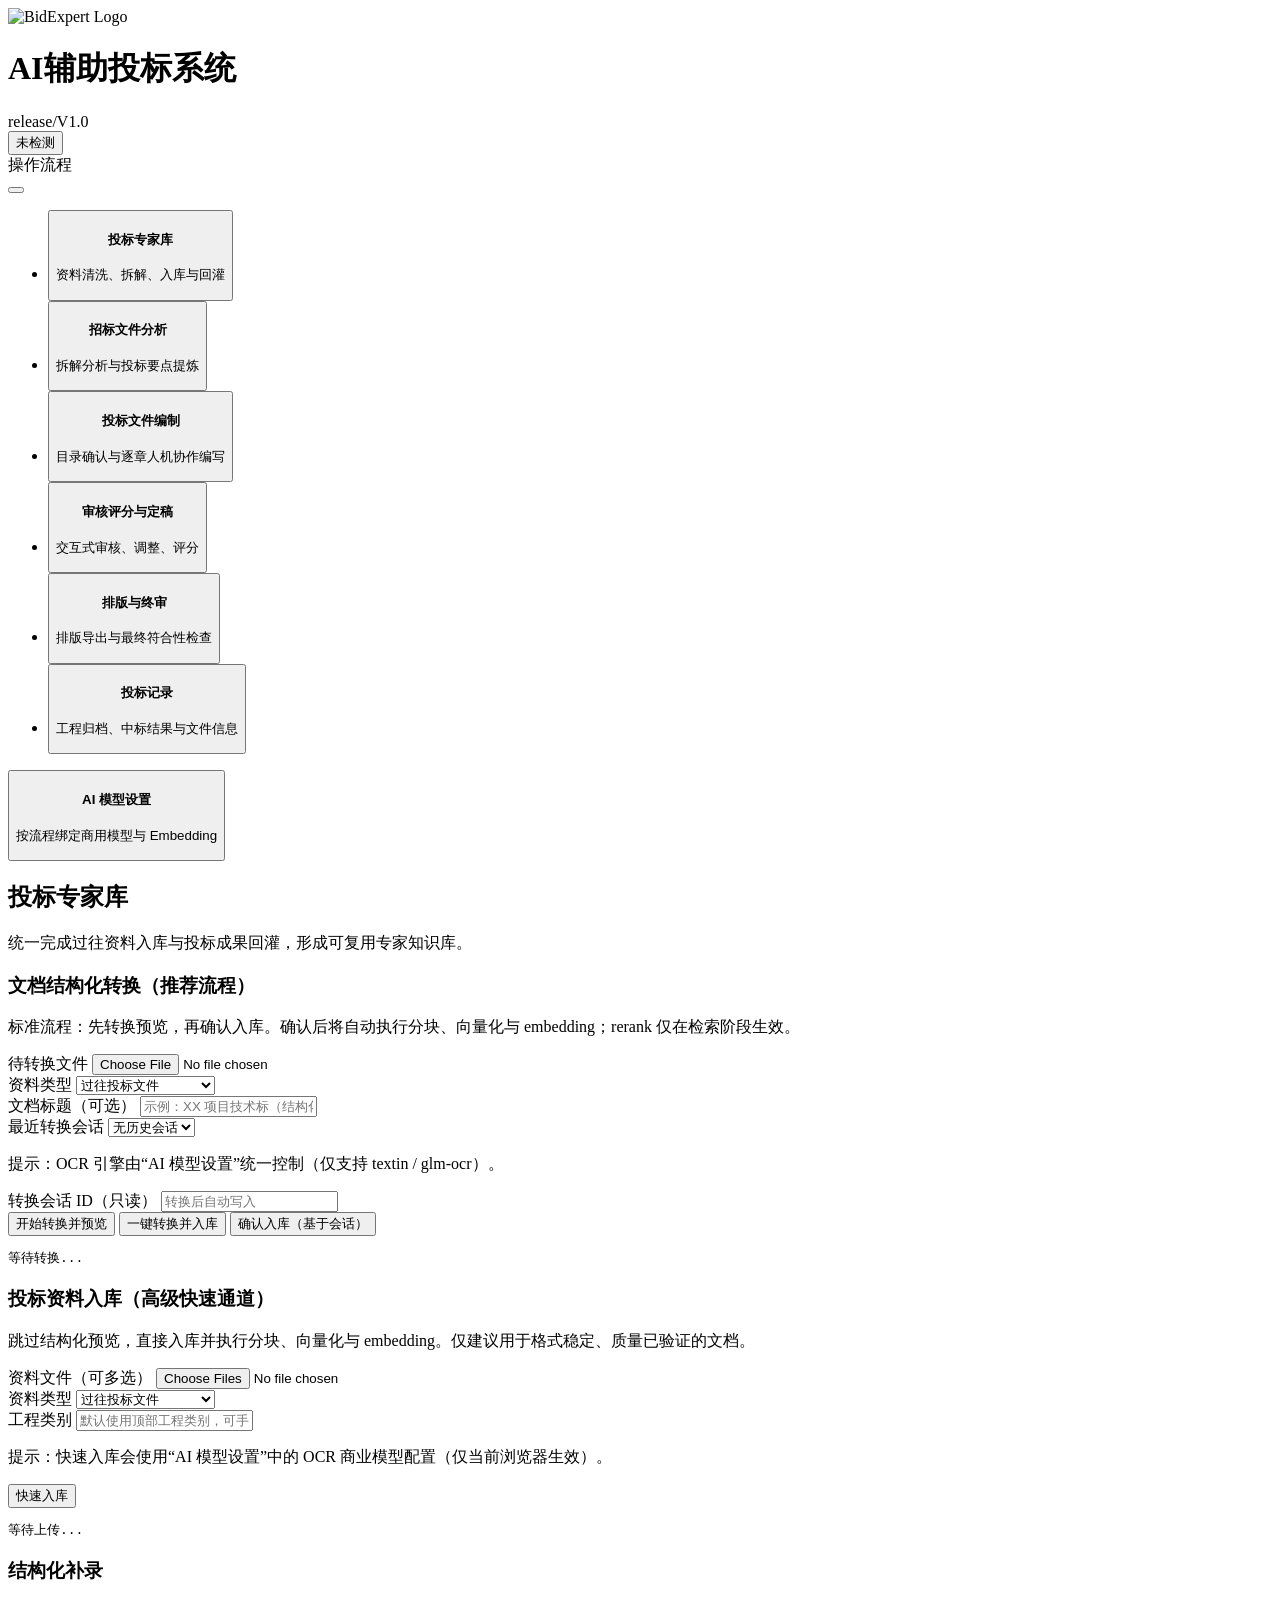
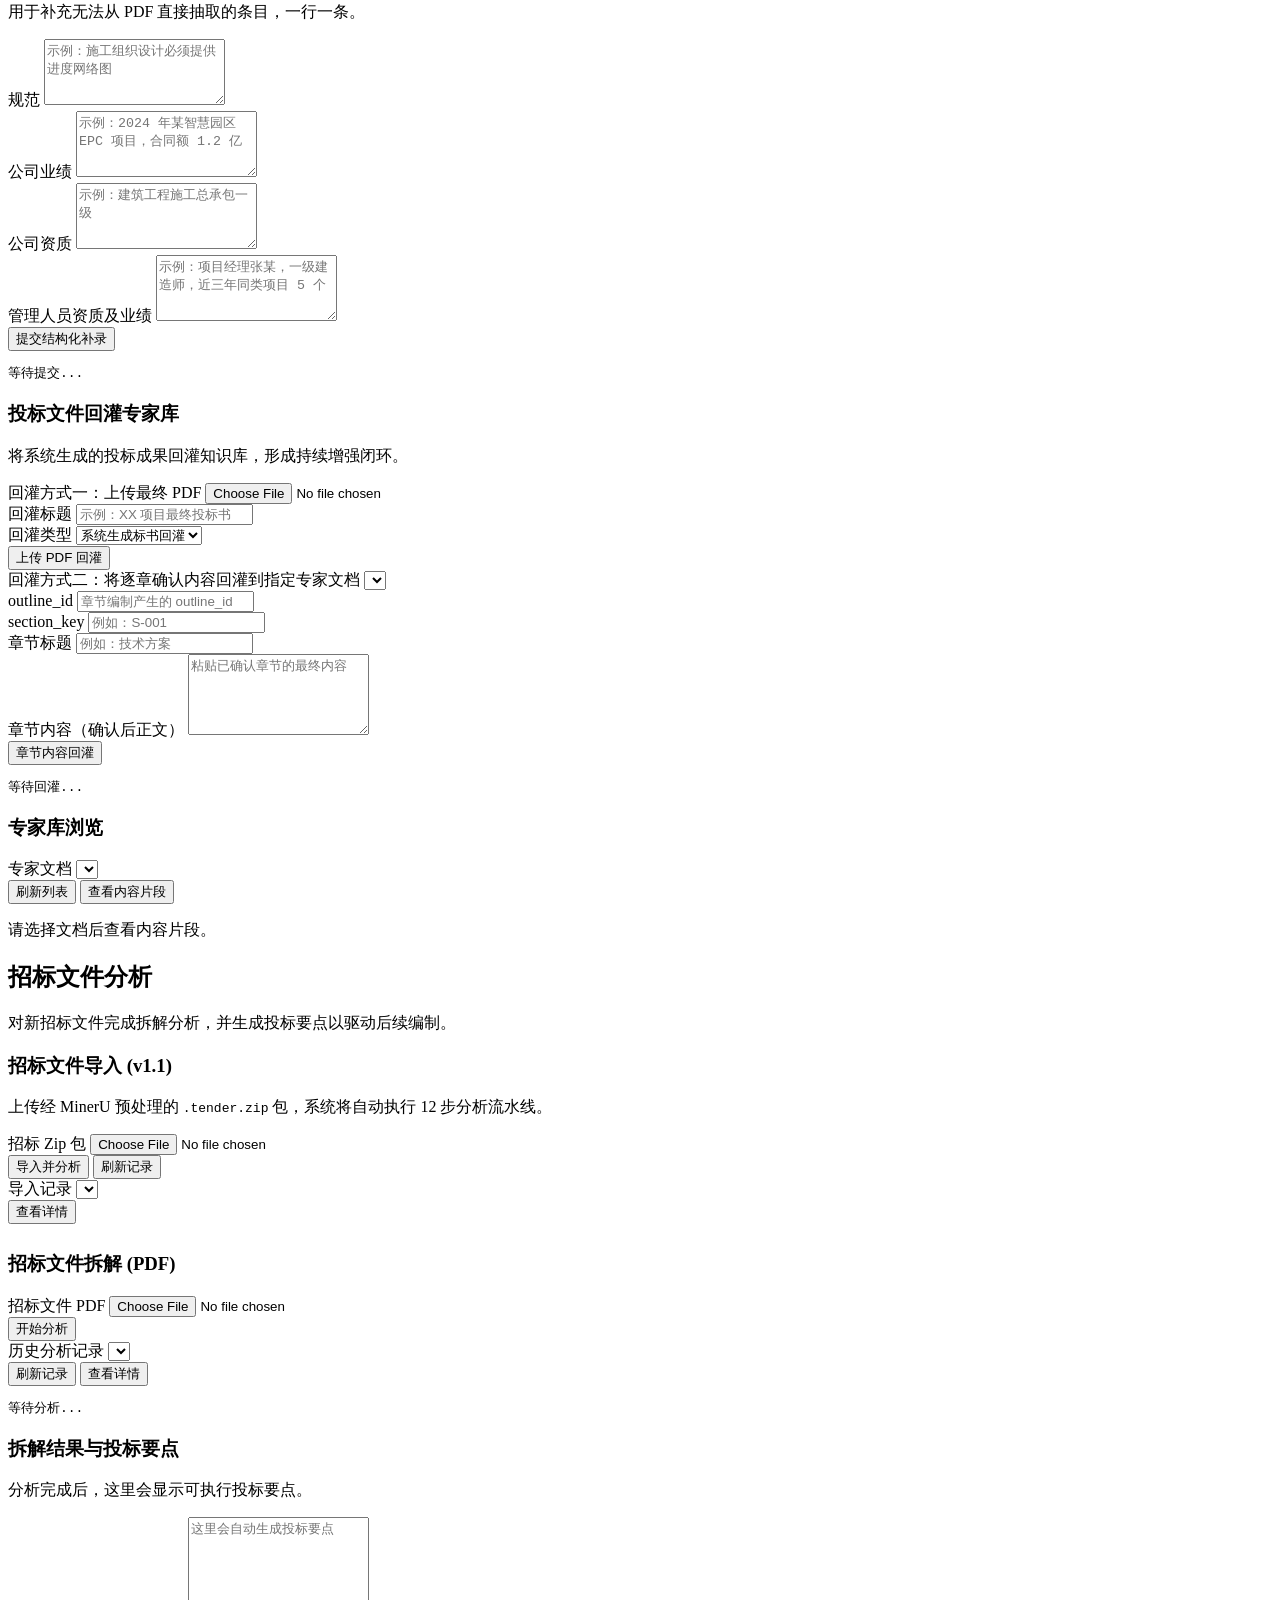
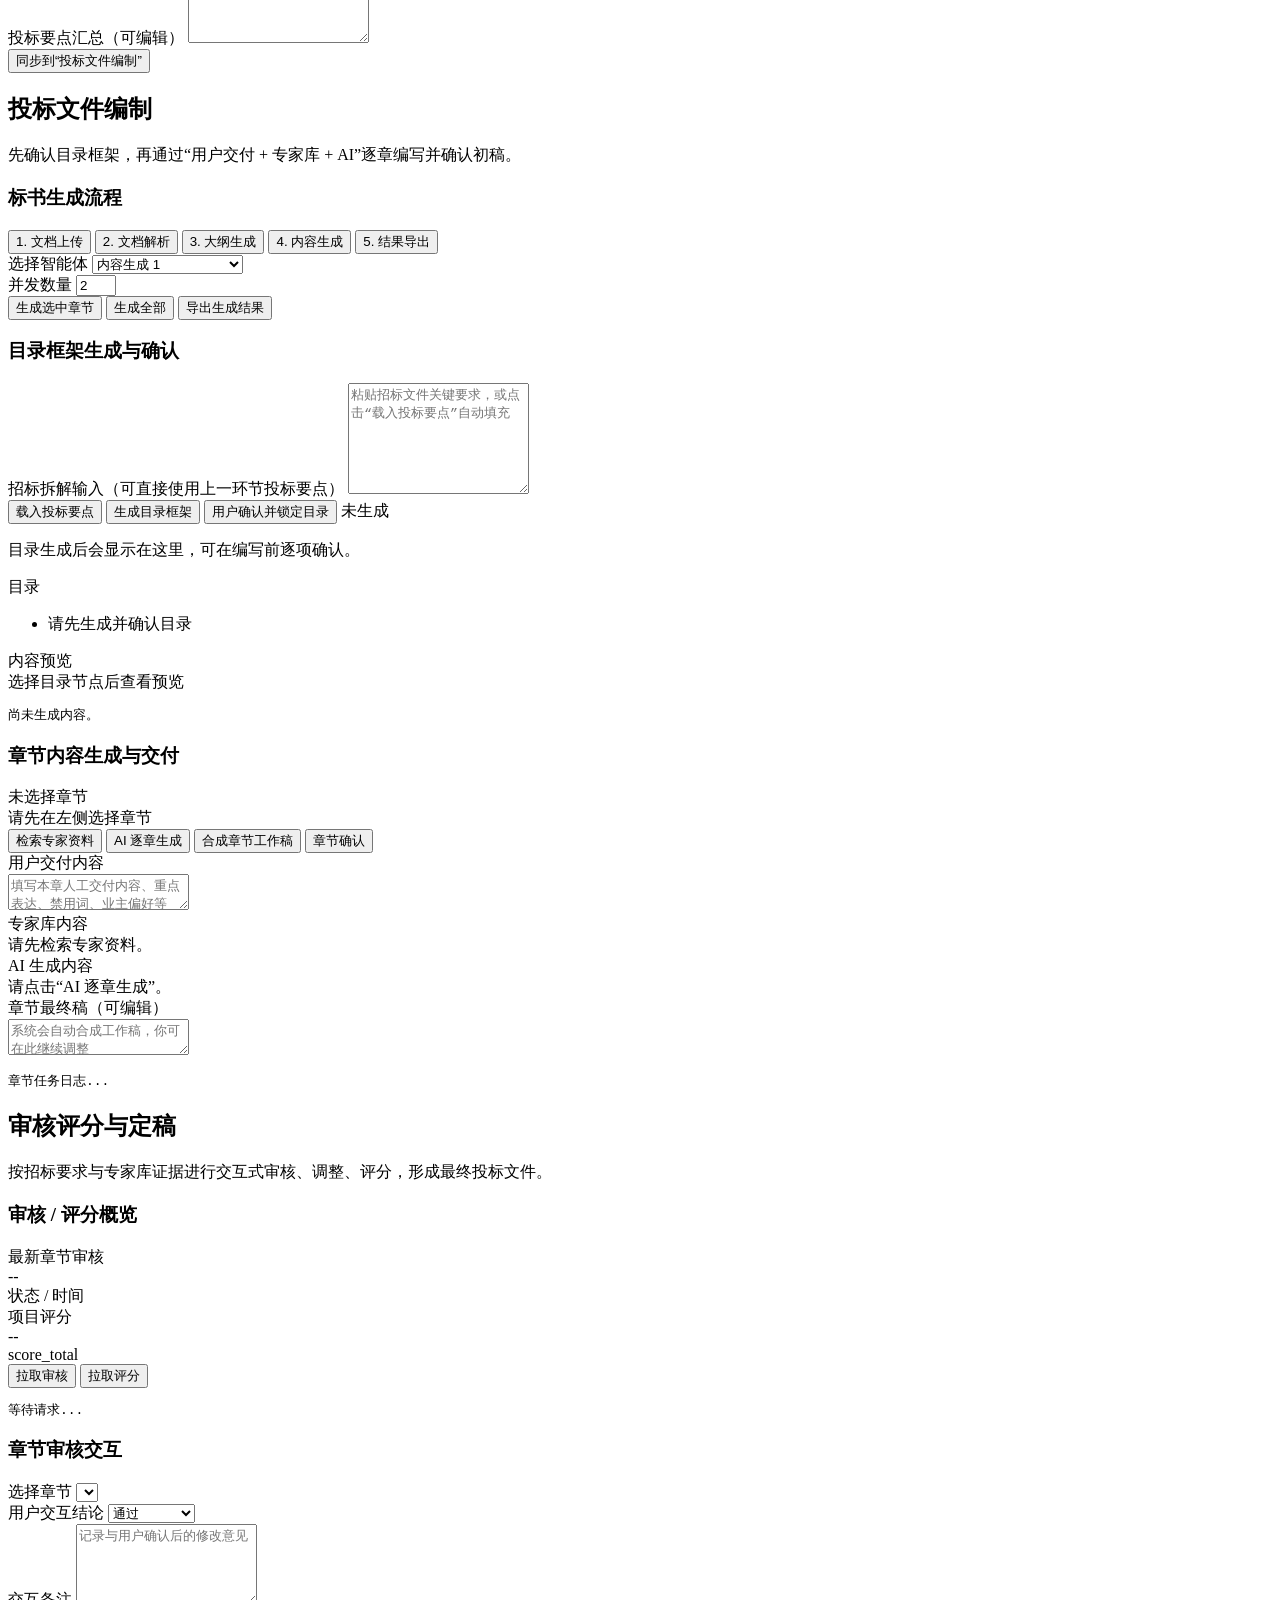
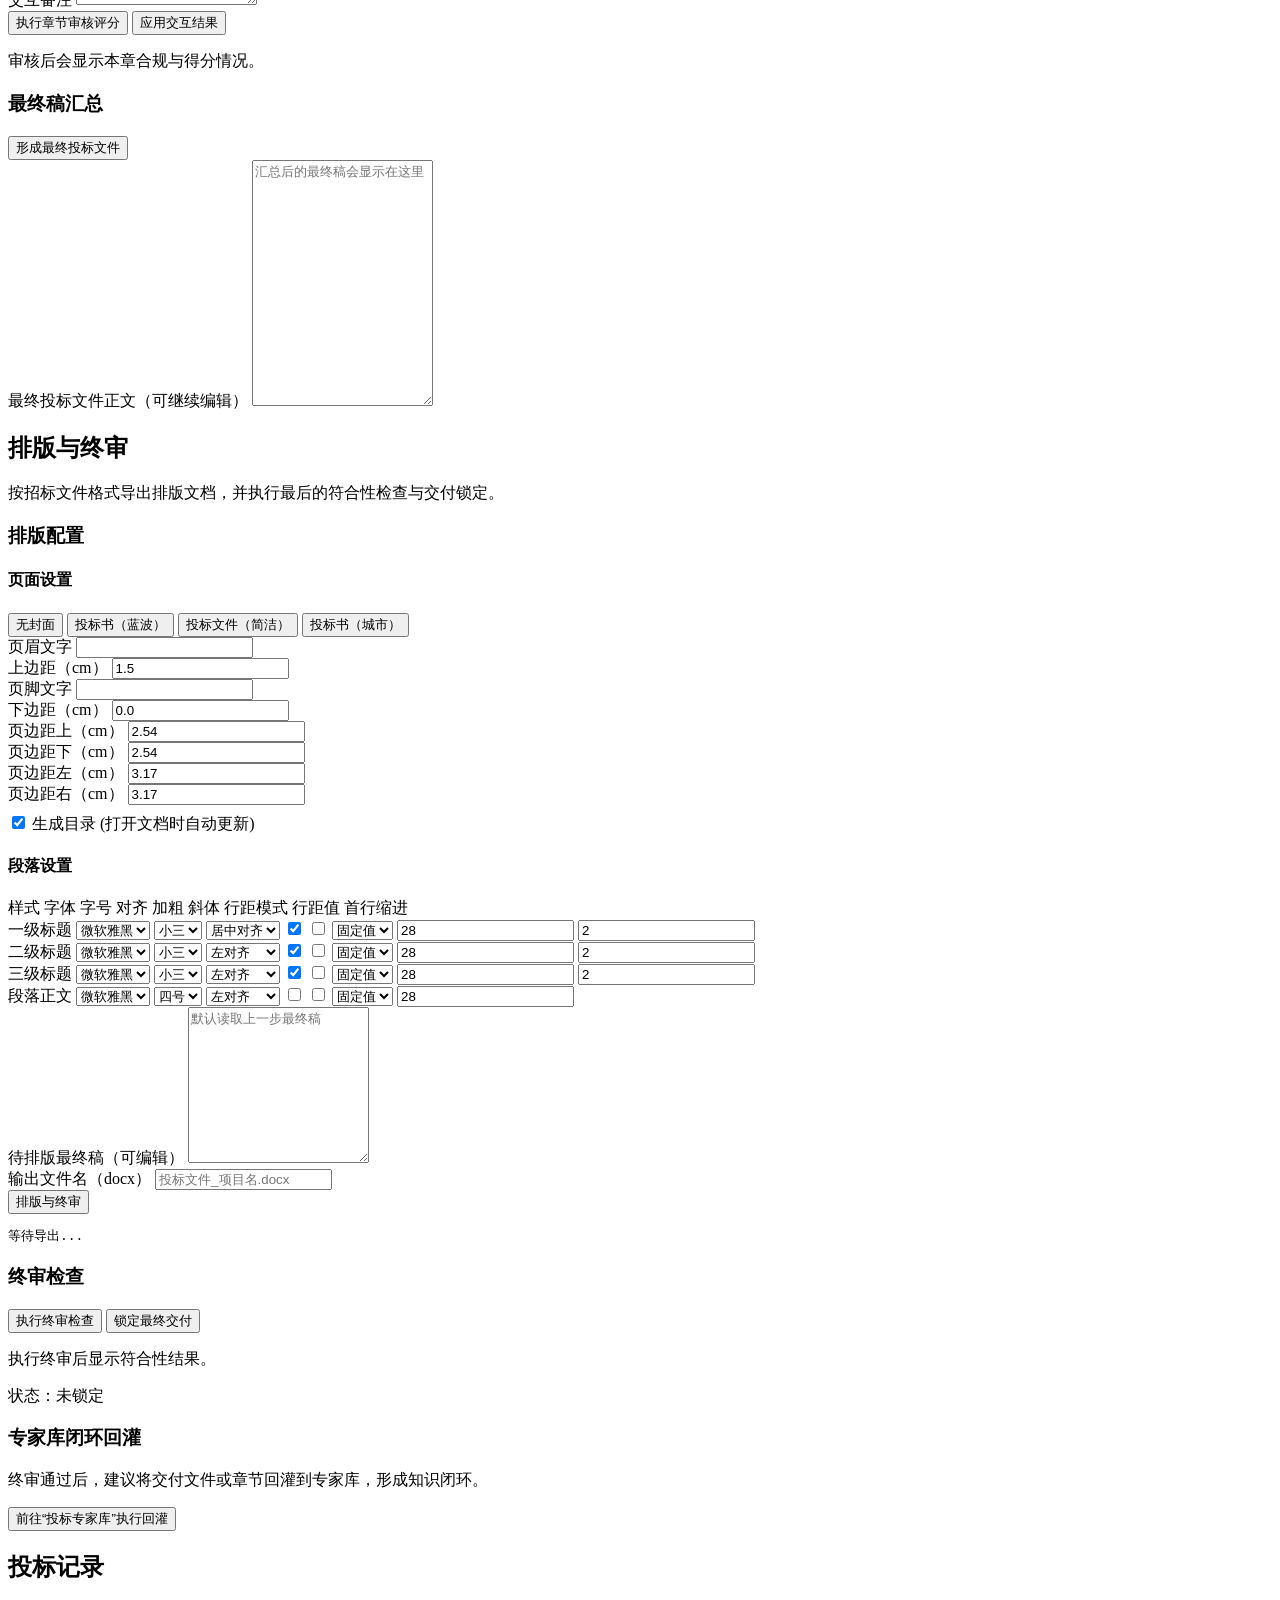
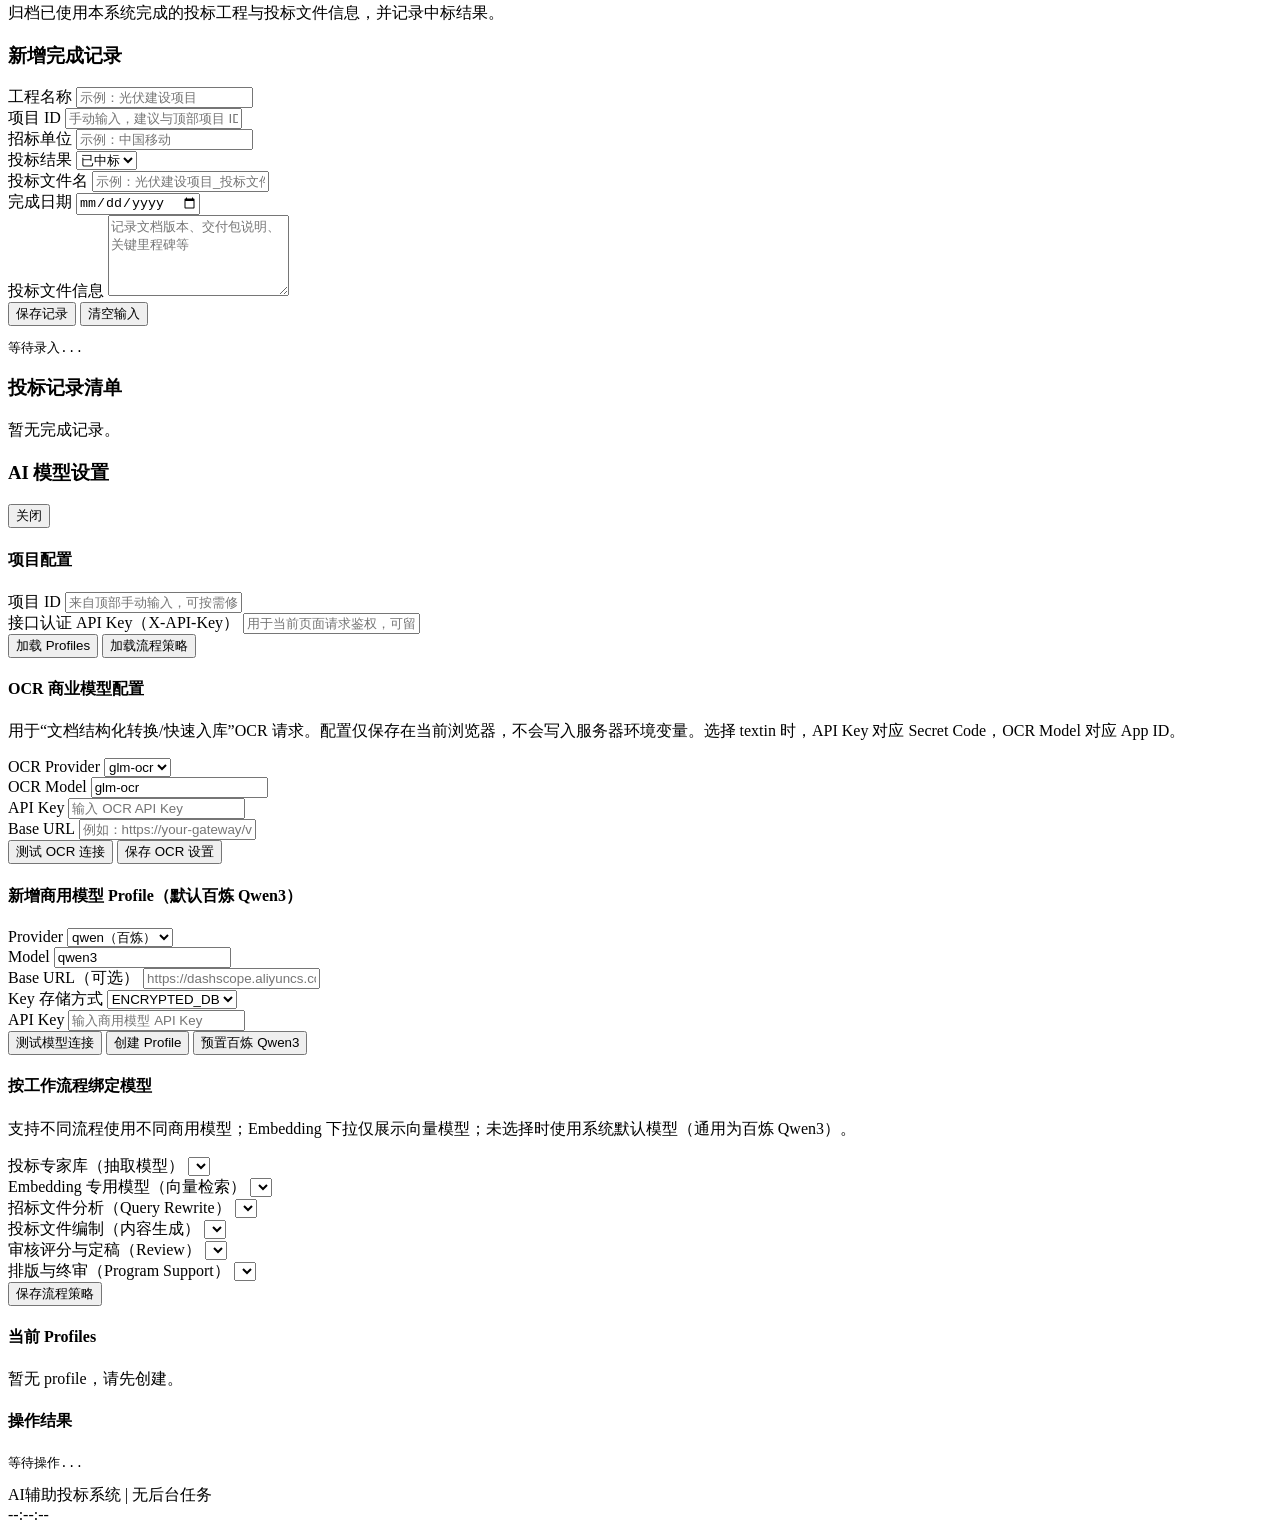
==== commit f44e1d3b: "feat: implement A-B-C launch remediation hardening" ====
--- a/app/ui/index.html
+++ b/app/ui/index.html
@@ -166,76 +166,6 @@
           </article>
 
           <article class="card">
-            <h3><i class="ri-lightbulb-flash-line"></i> 专家经验提炼模块（Methodology）</h3>
-            <p class="hint">外部资料先做脱敏与改写，再进入人工审核与发布。未审核通过内容不会入库检索。</p>
-            <div class="form-row">
-              <div class="form-group">
-                <label>来源类型</label>
-                <select id="methodologySourceType">
-                  <option value="public_doc">公开资料</option>
-                  <option value="training">培训资料</option>
-                  <option value="sample">样例资料</option>
-                  <option value="unknown">来源不明（默认阻断）</option>
-                </select>
-              </div>
-              <div class="form-group">
-                <label>领域</label>
-                <input id="methodologyDomain" type="text" placeholder="例如：配网改造" />
-              </div>
-            </div>
-            <div class="form-group">
-              <label>来源备注</label>
-              <input id="methodologySourceNote" type="text" placeholder="仅内部审计记录，不对外使用" />
-            </div>
-            <div class="form-group">
-              <label>标签（逗号分隔）</label>
-              <input id="methodologyTags" type="text" placeholder="例如：进度,质量,安全" />
-            </div>
-            <div class="form-group">
-              <label>待提炼文本</label>
-              <textarea id="methodologyInputText" rows="6" placeholder="粘贴外部片段后提交提炼"></textarea>
-            </div>
-            <div class="form-group">
-              <label>或上传文件（pdf/docx/md/txt）</label>
-              <input id="methodologyInputFile" type="file" accept=".pdf,.docx,.md,.markdown,.txt" />
-            </div>
-            <div class="form-actions methodology-actions">
-              <button id="btnMethodologyExtract" class="btn btn-primary">
-                <i class="ri-flask-line"></i> 提交提炼
-              </button>
-              <button id="btnMethodologyExtractUpload" class="btn btn-secondary">
-                <i class="ri-upload-line"></i> 上传提炼
-              </button>
-              <button id="btnMethodologyRunFetch" class="btn btn-outline">
-                <i class="ri-search-eye-line"></i> 查询运行状态
-              </button>
-              <button id="btnMethodologyReviewApprove" class="btn btn-secondary">
-                <i class="ri-checkbox-circle-line"></i> 审核通过
-              </button>
-              <button id="btnMethodologyReviewNeedEdit" class="btn btn-outline">
-                <i class="ri-edit-2-line"></i> 退回修改
-              </button>
-              <button id="btnMethodologyPublish" class="btn btn-ai">
-                <i class="ri-upload-cloud-2-line"></i> 发布入库
-              </button>
-            </div>
-            <div class="form-group">
-              <label>当前 run_id</label>
-              <input id="methodologyRunId" type="text" placeholder="提炼后自动回填" />
-            </div>
-            <div class="form-group">
-              <label>方法论检索</label>
-              <div class="form-row">
-                <input id="methodologySearchQuery" type="text" placeholder="输入检索关键词" />
-                <button id="btnMethodologySearch" class="btn btn-outline btn-sm">
-                  <i class="ri-search-line"></i> 检索
-                </button>
-              </div>
-            </div>
-            <pre id="methodologyResult" class="result-box">等待提炼...</pre>
-          </article>
-
-          <article class="card">
             <h3><i class="ri-file-upload-line"></i> 投标资料入库（高级快速通道）</h3>
             <p class="hint">跳过结构化预览，直接入库并执行分块、向量化与 embedding。仅建议用于格式稳定、质量已验证的文档。</p>
             <div class="form-group">
@@ -1179,13 +1109,6 @@
   <div id="toastContainer" class="toast-container"></div>
 
   <script src="/ui/app.js?v=release/V1.1"></script>
-  <script src="/ui/modules/state.js?v=release/V1.1"></script>
-  <script src="/ui/modules/validation.js?v=release/V1.1"></script>
-  <script src="/ui/modules/expert_hub.js?v=release/V1.1"></script>
-  <script src="/ui/modules/tender_hub.js?v=release/V1.1"></script>
-  <script src="/ui/modules/bid_workbench.js?v=release/V1.1"></script>
-  <script src="/ui/modules/review.js?v=release/V1.1"></script>
-  <script src="/ui/modules/publish.js?v=release/V1.1"></script>
 </body>
 
 </html>
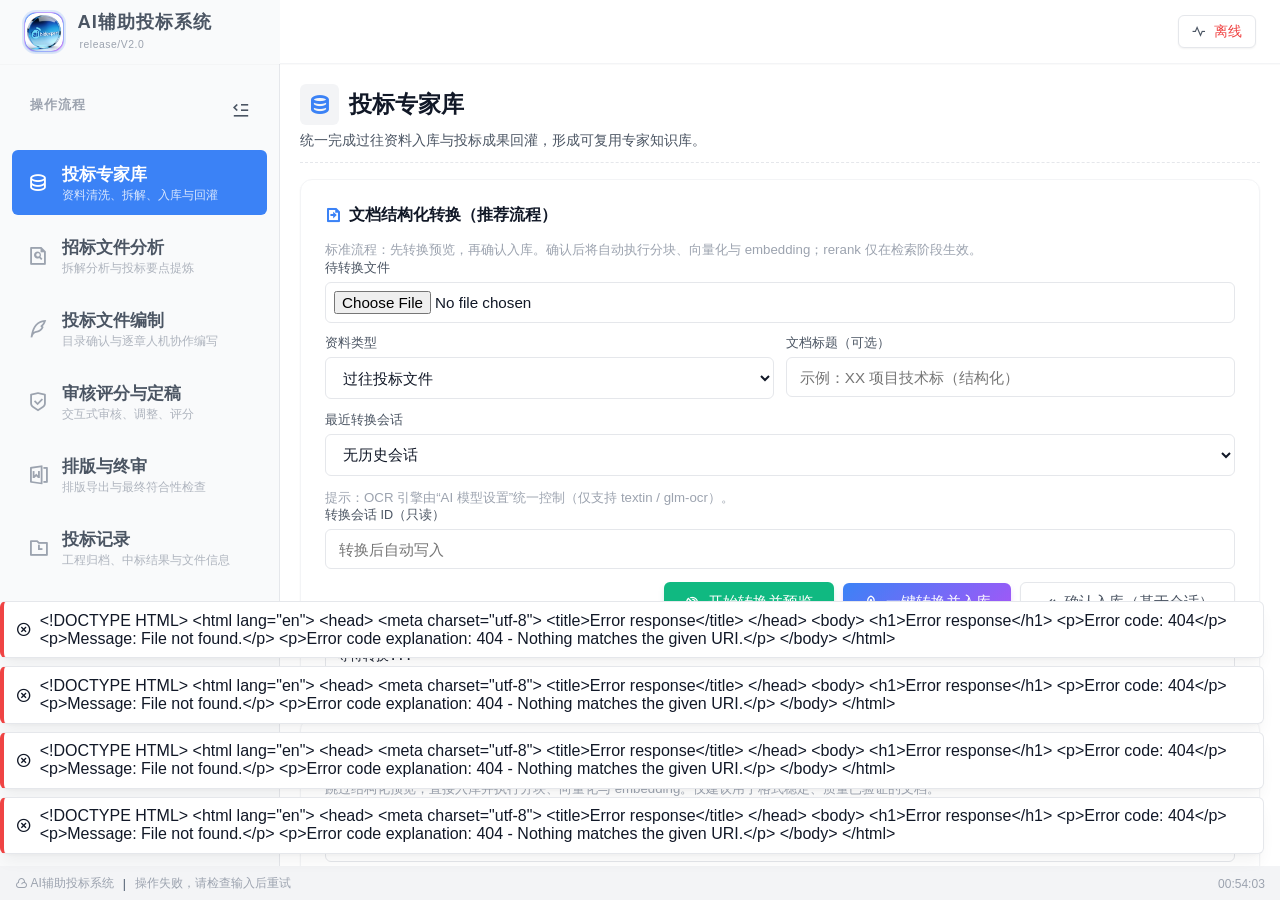
==== commit 08d0010b: "chore: update UI aesthetics to MedusaJS and Reflow style" ====
--- a/app/ui/index.html
+++ b/app/ui/index.html
@@ -5,26 +5,26 @@
   <meta charset="UTF-8" />
   <meta name="viewport" content="width=device-width, initial-scale=1.0" />
   <title>AI辅助投标系统 | 投标办公工作台</title>
-  <link href="https://cdn.jsdelivr.net/npm/remixicon@3.5.0/fonts/remixicon.css" rel="stylesheet" />
-  <link rel="stylesheet" href="/ui/styles.css?v=release/V1.1" />
+  <link rel="stylesheet" href="./vendor/remixicon/remixicon.css" />
+  <link rel="stylesheet" href="./styles.css?v=release/V1.4" />
 </head>
 
 <body>
-  <header class="ribbon">
+  <header class="ribbon" role="banner">
     <div class="brand">
       <div class="brand-mark">
-        <img src="/ui/assets/app-logo.png?v=release/V1.1" alt="BidExpert Logo" class="brand-logo" />
+        <img src="./assets/app-logo.png?v=release/V1.2" alt="BidExpert Logo" class="brand-logo" />
       </div>
       <div class="brand-text">
         <div class="brand-title-row">
           <h1 class="brand-title-handwritten">AI辅助投标系统</h1>
-          <span class="brand-version">release/V1.0</span>
+          <span class="brand-version">release/V2.0</span>
         </div>
       </div>
     </div>
     <div class="ribbon-controls">
-      <button id="btnHealth" class="btn btn-outline btn-sm">
-        <i class="ri-pulse-line"></i>
+      <button id="btnHealth" class="btn btn-outline btn-sm" aria-label="系统健康检测">
+        <i class="ri-pulse-line" aria-hidden="true"></i>
         <span id="healthBadge">未检测</span>
       </button>
     </div>
@@ -32,15 +32,16 @@
   </header>
 
   <main class="layout">
-    <aside class="flow-nav" id="sidebarNav">
+    <aside class="flow-nav" id="sidebarNav" role="navigation" aria-label="操作流程导航">
       <div class="sidebar-resizer" id="sidebarResizer"></div>
       <div class="nav-header">
         <div class="flow-title">操作流程</div>
-        <button id="btnToggleSidebar" class="nav-toggle-btn" title="收起/展开菜单">
-          <i class="ri-menu-fold-line"></i>
+        <button id="btnToggleSidebar" class="nav-toggle-btn" title="收起/展开菜单" aria-expanded="true"
+          aria-controls="sidebarNav" aria-label="收起/展开菜单">
+          <i class="ri-menu-fold-line" aria-hidden="true"></i>
         </button>
       </div>
-      <ul class="flow-list">
+      <ul class="flow-list" role="list">
         <li class="flow-list-item">
           <button type="button" class="flow-item active" data-target="panel-expert-hub">
             <i class="ri-database-2-line"></i>
@@ -383,6 +384,29 @@
             </div>
           </article>
 
+          <!-- ── v2.0: G2 Redline Check ── -->
+          <article class="card">
+            <h3><i class="ri-alarm-warning-line"></i> 致命废标红线核验 (G2)</h3>
+            <p class="hint">执行符合性审查一票否决项与逻辑一致性检测，阻断致命废标风险。</p>
+            <div class="form-actions">
+              <button id="btnRunRedlineCheck" class="btn btn-ai">
+                <i class="ri-shield-cross-line"></i> 执行红线核验
+              </button>
+            </div>
+
+            <div id="redlineDashboard" style="display:none; margin-top: 1rem;">
+              <h4 style="color: var(--text-main);"><i class="ri-dashboard-line"></i> 粮草齐套性看板 (缺件清单)</h4>
+              <ul id="redlineMissingItems" class="derived-file-list"
+                style="color: #f87171; background: rgba(220, 38, 38, 0.1); padding: 0.8rem; border-left: 4px solid #dc2626; border-radius: var(--radius-sm); margin-top: 0.5rem; list-style-type: none;">
+                <!-- Missing items will be rendered here -->
+              </ul>
+              <h4 style="color: var(--text-main); margin-top: 1rem;"><i class="ri-list-check"></i> 核验详情</h4>
+              <div id="redlineFindings" class="review-report" style="margin-top: 0.5rem;">
+                <!-- Findings will be rendered here -->
+              </div>
+            </div>
+          </article>
+
           <!-- ── v1.0: PDF 上传（保留兼容） ── -->
           <article class="card">
             <h3><i class="ri-upload-2-line"></i> 招标文件拆解 (PDF)</h3>
@@ -591,6 +615,23 @@
               </div>
             </div>
             <pre id="reviewSummaryDetail" class="result-box compact">等待请求...</pre>
+          </article>
+
+          <article class="card">
+            <h3><i class="ri-list-settings-line"></i> 评分规则提取与确认 (G3)</h3>
+            <p class="hint">核实得分/扣分条件及对应章节，确认后锁定入库。</p>
+            <div class="form-actions">
+              <button id="btnExtractScoringRules" class="btn btn-secondary">
+                <i class="ri-file-search-line"></i> 提取评分规则 (Mock)
+              </button>
+              <button id="btnConfirmScoringRules" class="btn btn-primary" style="display:none;">
+                <i class="ri-lock-2-line"></i> 确认并锁定入库
+              </button>
+            </div>
+            <div id="scoringRulesGrid" class="review-report"
+              style="display:none; margin-top: 1rem; max-height: 400px; overflow-y: auto;">
+              <!-- Scoring rules grid rendered here -->
+            </div>
           </article>
 
           <article class="card">
@@ -1099,16 +1140,16 @@
     <div class="status-left">
       <span><i class="ri-cloud-line"></i> AI辅助投标系统</span>
       <span class="divider">|</span>
-      <span id="taskStatusText">无后台任务</span>
+      <span id="taskStatusText" role="status" aria-live="polite">无后台任务</span>
     </div>
     <div class="status-right">
       <span id="clock">--:--:--</span>
     </div>
   </footer>
 
-  <div id="toastContainer" class="toast-container"></div>
-
-  <script src="/ui/app.js?v=release/V1.1"></script>
+  <div id="toastContainer" class="toast-container" role="log" aria-live="assertive" aria-label="通知消息"></div>
+
+  <script src="./app.js?v=release/V1.2"></script>
 </body>
 
-</html>
+</html>
--- a/app/ui/styles.css
+++ b/app/ui/styles.css
@@ -0,0 +1,1758 @@
+:root {
+  /* MedusaJS & Reflow.ai Style (Crisp Light Theme) */
+  --bg-page: #FFFFFF;
+  /* Right main content area pristine white */
+  --bg-surface: #FFFFFF;
+  --bg-panel: #FFFFFF;
+  --bg-accent: #F3F4F6;
+  /* Light subtle accent */
+  --bg-nav: #F9FAFB;
+  /* Left sidebar slightly darker */
+  --bg-nav-active: #F3F4F6;
+
+  /* Typography Colors */
+  --text-main: #111827;
+  /* Crisp dark text */
+  --text-sub: #4B5563;
+  --text-dim: #9CA3AF;
+  --text-nav: #4B5563;
+  --text-nav-dim: #9CA3AF;
+
+  /* Borders & Lines */
+  --line-soft: #F3F4F6;
+  --line-strong: #E5E7EB;
+
+  /* Brand & Status Colors (Tech Theme) */
+  --primary: #3b82f6;
+  --primary-hover: #2563eb;
+  --ai-accent: #a855f7;
+  --ai-accent-hover: #9333ea;
+  --secondary: #10b981;
+  --secondary-hover: #059669;
+  --warning: #f59e0b;
+  --danger: #ef4444;
+  --success: #10b981;
+
+  /* Crisp minimal shadows */
+  --shadow-sm: 0 1px 2px 0 rgba(0, 0, 0, 0.05);
+  --shadow-soft: 0 4px 6px -1px rgba(0, 0, 0, 0.05), 0 2px 4px -2px rgba(0, 0, 0, 0.05);
+  --shadow-float: 0 10px 15px -3px rgba(0, 0, 0, 0.05), 0 4px 6px -4px rgba(0, 0, 0, 0.05);
+  --shadow-glow: 0 0 0 2px rgba(59, 130, 246, 0.15);
+  --shadow-glow-ai: 0 0 0 2px rgba(168, 85, 247, 0.15);
+
+  /* Border Radii - Minimal Medusa Style */
+  --radius-sm: 6px;
+  --radius-md: 8px;
+  --radius-lg: 12px;
+  --radius-xl: 16px;
+
+  /* Modern Fonts prioritizing YaHei */
+  --font-ui: "Microsoft YaHei", "微软雅黑", "Inter", -apple-system, BlinkMacSystemFont, "Segoe UI", Roboto, sans-serif;
+  --font-title: "Microsoft YaHei", "微软雅黑", "Inter", sans-serif;
+  --font-brand: "Microsoft YaHei", "微软雅黑", "Inter", sans-serif;
+  --font-kai: "Microsoft YaHei", "微软雅黑", "LXGW WenKai", sans-serif;
+  --font-mono: "JetBrains Mono", Consolas, monospace;
+
+  /* Sizing */
+  --sidebar-width: 280px;
+  --header-height: 64px;
+}
+
+* {
+  box-sizing: border-box;
+}
+
+html,
+body {
+  height: 100%;
+}
+
+body {
+  margin: 0;
+  display: flex;
+  flex-direction: column;
+  font-family: var(--font-ui);
+  color: var(--text-main);
+  background: var(--bg-page);
+  overflow: hidden;
+}
+
+h1,
+h2,
+h3,
+h4,
+p {
+  margin: 0;
+}
+
+.ribbon,
+.layout,
+.statusbar,
+.toast-container {
+  position: relative;
+  z-index: 1;
+}
+
+.ribbon {
+  height: var(--header-height);
+  padding: 0 1.5rem 0 0;
+  border-bottom: 1px solid var(--line-soft);
+  background: rgba(255, 255, 255, 0.75);
+  backdrop-filter: blur(16px);
+  -webkit-backdrop-filter: blur(16px);
+  display: flex;
+  align-items: center;
+  justify-content: space-between;
+  gap: 1rem;
+  flex-shrink: 0;
+  box-shadow: 0 1px 0 rgba(0, 0, 0, 0.02);
+  z-index: 10;
+}
+
+.brand {
+  display: flex;
+  align-items: center;
+  gap: 0.85rem;
+  /* Make brand area match sidebar */
+  background: var(--bg-nav);
+  color: var(--text-nav);
+  /* Extend to verify left edge and full height */
+  height: var(--header-height);
+  margin-left: 0;
+  /* Counteract ribbon padding */
+  padding-left: 1.5rem;
+  /* Restore internal padding */
+  padding-right: 1.5rem;
+  width: var(--sidebar-width);
+  /* Exactly match sidebar width */
+  min-width: var(--sidebar-width);
+  flex-shrink: 0;
+  transition: width 0.1s ease;
+}
+
+.brand-mark {
+  width: 40px;
+  height: 40px;
+  border-radius: 12px;
+  background: linear-gradient(135deg, var(--primary), var(--ai-accent));
+  color: #fff;
+  display: grid;
+  place-content: center;
+  box-shadow: var(--shadow-glow), var(--shadow-sm);
+  border: 1px solid rgba(255, 255, 255, 0.4);
+  overflow: hidden;
+}
+
+.brand-logo {
+  display: block;
+  width: 100%;
+  height: 100%;
+  object-fit: cover;
+  border-radius: inherit;
+}
+
+/* Brand Text Container */
+.brand-text {
+  display: flex;
+  flex-direction: column;
+  justify-content: center;
+  line-height: 1.1;
+}
+
+.brand-text h1 {
+  font-family: var(--font-kai);
+  /* Specificity fix */
+  font-size: 1.15rem;
+  /* Smaller font */
+  font-weight: bold;
+  letter-spacing: 1px;
+  color: var(--text-nav);
+  margin-bottom: 2px;
+}
+
+/* Removed empty .brand-title-handwritten class logic */
+
+/* Version subtitle style */
+.brand-version {
+  display: inline-block;
+  font-size: 0.65rem;
+  font-weight: 500;
+  color: var(--text-nav-dim);
+  letter-spacing: 0.05em;
+  padding: 0 2px;
+}
+
+.ribbon-controls {
+  display: flex;
+  align-items: center;
+  gap: 0.75rem;
+  flex-wrap: wrap;
+}
+
+.ribbon-field {
+  min-width: 180px;
+}
+
+.ribbon-field label {
+  display: block;
+  margin-bottom: 0.25rem;
+  font-size: 0.72rem;
+  color: var(--text-dim);
+}
+
+.layout {
+  flex: 1;
+  display: flex;
+  min-height: 0;
+  overflow: hidden;
+}
+
+.flow-nav {
+  width: var(--sidebar-width);
+  background: var(--bg-nav);
+  color: var(--text-nav);
+  display: flex;
+  flex-direction: column;
+  padding: 1rem 0.75rem;
+  overflow-y: auto;
+  overflow-x: hidden;
+  flex-shrink: 0;
+  transition: width 0.2s cubic-bezier(0.4, 0, 0.2, 1);
+  position: relative;
+  border-right: 1px solid var(--line-strong);
+  backdrop-filter: blur(16px);
+  -webkit-backdrop-filter: blur(16px);
+}
+
+/* Sidebar Resize Handle */
+.sidebar-resizer {
+  position: absolute;
+  top: 0;
+  right: -5px;
+  width: 10px;
+  height: 100%;
+  cursor: col-resize;
+  z-index: 20;
+  /* invisible hover area */
+}
+
+/* Sidebar Toggle Header */
+.nav-header {
+  display: flex;
+  align-items: center;
+  justify-content: space-between;
+  padding: 1rem 0.8rem;
+  margin-bottom: 0.5rem;
+  color: var(--text-nav-dim);
+}
+
+.nav-toggle-btn {
+  background: transparent;
+  border: none;
+  color: var(--text-nav);
+  cursor: pointer;
+  font-size: 1.2rem;
+  padding: 4px;
+  border-radius: 4px;
+}
+
+.nav-toggle-btn:hover {
+  background: rgba(0, 0, 0, 0.04);
+}
+
+/* Collapsed State */
+.flow-nav.collapsed {
+  width: 64px !important;
+  /* Force width */
+}
+
+.flow-nav.collapsed .flow-title,
+.flow-nav.collapsed .brand-text,
+.flow-nav.collapsed .flow-item div {
+  display: none;
+}
+
+/* Collapse brand area when sidebar is collapsed */
+body:has(.flow-nav.collapsed) .brand {
+  width: 64px;
+  min-width: 64px;
+  padding-left: 0;
+  padding-right: 0;
+  justify-content: center;
+}
+
+body:has(.flow-nav.collapsed) .brand-text {
+  display: none;
+}
+
+body:has(.flow-nav.collapsed) .brand-mark {
+  margin: 0;
+}
+
+.flow-nav.collapsed .nav-header {
+  justify-content: center;
+}
+
+.flow-nav.collapsed .flow-item {
+  justify-content: center;
+  padding: 0.8rem 0;
+}
+
+.flow-nav.collapsed .flow-item i {
+  margin: 0;
+  font-size: 1.4rem;
+}
+
+.flow-title {
+  font-size: 0.75rem;
+  color: var(--text-nav-dim);
+  letter-spacing: 0.05em;
+  text-transform: uppercase;
+  margin: 0.5rem 0.8rem;
+  font-weight: 600;
+}
+
+.flow-title {
+  font-size: 0.8rem;
+  color: var(--text-dim);
+  letter-spacing: 0.08em;
+  text-transform: uppercase;
+  margin: 0 0.35rem 0.75rem;
+}
+
+.flow-list {
+  list-style: none;
+  margin: 0;
+  padding: 0;
+  display: flex;
+  flex-direction: column;
+  gap: 0.5rem;
+}
+
+.flow-actions {
+  margin-top: 0.85rem;
+  padding: 0;
+}
+
+.nav-settings-btn {
+  border-color: var(--line-strong);
+  background: #ffffff;
+}
+
+.nav-settings-btn:hover {
+  background: var(--bg-accent);
+  border-color: var(--text-dim);
+}
+
+.nav-settings-btn i,
+.nav-settings-btn h4 {
+  color: var(--primary);
+}
+
+.flow-list-item {
+  list-style: none;
+}
+
+.flow-item {
+  width: 100%;
+  display: flex;
+  gap: 0.8rem;
+  align-items: center;
+  /* Center alignment */
+  padding: 0.8rem 1rem;
+  border-radius: var(--radius-sm);
+  border: none;
+  /* Removed border */
+  background: transparent;
+  text-align: left;
+  color: var(--text-nav-dim);
+  cursor: pointer;
+  transition: all 0.2s ease;
+  font-family: inherit;
+}
+
+.flow-item i {
+  font-size: 1.3rem;
+  color: var(--text-nav-dim);
+  flex-shrink: 0;
+}
+
+.flow-item h4 {
+  font-family: var(--font-kai);
+  font-size: 1.05rem;
+  font-weight: bold;
+  color: var(--text-nav);
+  margin-bottom: 2px;
+}
+
+.flow-item p {
+  font-size: 0.75rem;
+  color: var(--text-nav-dim);
+  opacity: 0.8;
+  line-height: 1.2;
+}
+
+.flow-item:hover {
+  background: rgba(0, 0, 0, 0.03);
+  transform: translateX(4px);
+  color: var(--primary);
+}
+
+.flow-item.active {
+  background: var(--primary);
+  color: #fff;
+  box-shadow: var(--shadow-sm), var(--inner-jelly-dark);
+}
+
+.flow-item.active i,
+.flow-item.active h4,
+.flow-item.active p {
+  color: #fff !important;
+}
+
+.flow-item:focus-visible {
+  outline: 2px solid var(--primary-hover);
+  outline-offset: -2px;
+}
+
+
+.panel-main {
+  flex: 1;
+  min-width: 0;
+  background: var(--bg-surface);
+  overflow: hidden;
+}
+
+.view-panel {
+  display: none;
+  height: 100%;
+  overflow-y: auto;
+  padding: 1.25rem;
+}
+
+.view-panel.active {
+  display: block;
+  animation: panelEnter 300ms cubic-bezier(0.16, 1, 0.3, 1);
+}
+
+@keyframes panelEnter {
+  from {
+    opacity: 0;
+    transform: translateY(10px);
+  }
+
+  to {
+    opacity: 1;
+    transform: translateY(0);
+  }
+}
+
+.panel-header {
+  display: flex;
+  align-items: flex-end;
+  justify-content: space-between;
+  margin-bottom: 1rem;
+  padding-bottom: 0.8rem;
+  border-bottom: 1px dashed var(--line-strong);
+}
+
+.panel-header h2 {
+  display: flex;
+  align-items: center;
+  gap: 0.6rem;
+  font-family: var(--font-title);
+  font-size: 1.45rem;
+}
+
+.panel-header h2 i {
+  color: var(--primary);
+  background: var(--bg-accent);
+  padding: 0.5rem;
+  border-radius: var(--radius-sm);
+}
+
+.panel-header p {
+  margin-top: 0.35rem;
+  color: var(--text-sub);
+  font-size: 0.9rem;
+}
+
+.office-grid {
+  display: grid;
+  gap: 1rem;
+}
+
+.office-grid.cols-2 {
+  grid-template-columns: repeat(auto-fit, minmax(320px, 1fr));
+}
+
+.card {
+  background: var(--bg-panel);
+  border: 1px solid var(--line-soft);
+  border-radius: var(--radius-lg);
+  padding: 1.5rem;
+  box-shadow: var(--shadow-sm);
+  transition: all 0.3s cubic-bezier(0.4, 0, 0.2, 1);
+  backdrop-filter: blur(16px);
+  -webkit-backdrop-filter: blur(16px);
+}
+
+.card:hover {
+  box-shadow: var(--shadow-soft);
+  transform: translateY(-2px);
+  border-color: var(--line-strong);
+}
+
+.card h3 {
+  display: flex;
+  align-items: center;
+  gap: 0.48rem;
+  font-size: 1.03rem;
+  margin-bottom: 0.88rem;
+}
+
+.card h3 i {
+  color: var(--primary);
+}
+
+.hint {
+  color: var(--text-dim);
+  font-size: 0.83rem;
+  line-height: 1.45;
+}
+
+.split-line {
+  border-top: 1px dashed var(--line-strong);
+  margin: 0.95rem 0;
+}
+
+.form-group {
+  margin-bottom: 0.78rem;
+}
+
+.form-group label {
+  display: block;
+  margin-bottom: 0.32rem;
+  font-size: 0.79rem;
+  color: var(--text-sub);
+}
+
+.form-row {
+  display: grid;
+  grid-template-columns: repeat(auto-fit, minmax(320px, 1fr));
+  gap: 0.75rem;
+}
+
+input[type="text"],
+input[type="number"],
+input[type="date"],
+input[type="password"],
+input[type="file"],
+select,
+textarea {
+  width: 100%;
+  border: 1px solid var(--line-strong);
+  border-radius: var(--radius-sm);
+  background: var(--bg-surface);
+  color: var(--text-main);
+  padding: 0.65rem 0.8rem;
+  font-family: var(--font-ui);
+  font-size: 0.95rem;
+  transition: all 0.2s cubic-bezier(0.4, 0, 0.2, 1);
+  height: auto;
+}
+
+input[type="file"] {
+  padding: 0.5rem;
+  /* Slightly less for file inputs */
+}
+
+textarea {
+  resize: vertical;
+  min-height: 100px;
+  /* Larger interaction area */
+}
+
+input:focus,
+select:focus,
+textarea:focus {
+  outline: none;
+  border-color: var(--primary);
+  box-shadow: var(--shadow-glow);
+}
+
+/* Consistent Select Arrow using standard appearance for now, 
+   but ensuring size matches inputs */
+select {
+  appearance: auto;
+  cursor: pointer;
+}
+
+
+.action-stack {
+  display: flex;
+  align-items: flex-end;
+  gap: 0.5rem;
+  flex-wrap: wrap;
+}
+
+.form-actions {
+  display: flex;
+  justify-content: flex-end;
+  align-items: center;
+  gap: 0.55rem;
+  margin: 0.6rem 0;
+  flex-wrap: wrap;
+}
+
+.form-actions.left {
+  justify-content: flex-start;
+}
+
+.btn {
+  border: 1px solid var(--line-soft);
+  border-radius: var(--radius-sm);
+  background: var(--bg-surface);
+  color: var(--text-main);
+  font-size: 0.95rem;
+  padding: 0.6rem 1.25rem;
+  display: inline-flex;
+  align-items: center;
+  justify-content: center;
+  gap: 0.5rem;
+  cursor: pointer;
+  transition: all 0.2s cubic-bezier(0.4, 0, 0.2, 1);
+  font-weight: 500;
+  box-shadow: var(--shadow-sm);
+  position: relative;
+  overflow: hidden;
+}
+
+.btn:active {
+  transform: translateY(1px) scale(0.98);
+}
+
+.btn:hover {
+  box-shadow: var(--shadow-soft);
+  transform: translateY(-1px);
+}
+
+.btn-sm {
+  padding: 0.4rem 0.8rem;
+  font-size: 0.85rem;
+}
+
+
+.btn-primary {
+  background: var(--primary);
+  color: #fff;
+  border-color: transparent;
+  box-shadow: 0 4px 6px -1px rgba(59, 130, 246, 0.25);
+}
+
+.btn-primary:hover {
+  background: var(--primary-hover);
+  box-shadow: var(--shadow-glow);
+}
+
+.btn-secondary {
+  background: var(--secondary);
+  color: #fff;
+  border-color: transparent;
+  box-shadow: 0 4px 6px -1px rgba(16, 185, 129, 0.25);
+}
+
+.btn-secondary:hover {
+  background: var(--secondary-hover);
+  box-shadow: 0 0 15px rgba(16, 185, 129, 0.3);
+}
+
+/* New AI Accent Button */
+.btn-ai {
+  background: linear-gradient(135deg, var(--primary), var(--ai-accent));
+  color: #fff;
+  border: none;
+  box-shadow: 0 4px 6px -1px rgba(168, 85, 247, 0.3);
+}
+
+.btn-ai:hover {
+  background: linear-gradient(135deg, var(--primary-hover), var(--ai-accent-hover));
+  box-shadow: var(--shadow-glow-ai);
+}
+
+.btn-outline {
+  border-color: var(--line-strong);
+  background: var(--bg-surface);
+  color: var(--text-sub);
+}
+
+.btn-outline:hover {
+  border-color: var(--primary);
+  color: var(--primary);
+  background: var(--bg-accent);
+}
+
+.result-box {
+  margin: 0;
+  padding: 0.7rem;
+  border-radius: var(--radius-sm);
+  border: 1px solid var(--line-strong);
+  background: var(--bg-surface);
+  font-family: var(--font-mono);
+  font-size: 0.81rem;
+  line-height: 1.5;
+  color: var(--text-main);
+  white-space: pre-wrap;
+  word-break: break-word;
+  max-height: 220px;
+  overflow: auto;
+}
+
+.result-box.compact {
+  max-height: 180px;
+}
+
+.grid-2 {
+  display: grid;
+  grid-template-columns: repeat(auto-fit, minmax(220px, 1fr));
+  gap: 12px;
+}
+
+.metric-card {
+  background: var(--bg-surface);
+  border: 1px solid var(--line-soft);
+  border-radius: 12px;
+  padding: 14px;
+  box-shadow: var(--shadow-sm);
+}
+
+.metric-card .metric-label {
+  font-size: 13px;
+  color: var(--text-dim);
+  letter-spacing: 0.4px;
+}
+
+.metric-card .metric-value {
+  margin-top: 6px;
+  font-size: 28px;
+  font-weight: 700;
+  color: var(--primary);
+}
+
+.metric-card .metric-sub {
+  margin-top: 4px;
+  font-size: 12px;
+  color: var(--text-sub);
+}
+
+.card.highlight {
+  border: 1px solid var(--line-soft);
+  background: var(--bg-panel);
+}
+
+.modules-view {
+  max-height: 360px;
+  overflow: auto;
+  padding-right: 0.2rem;
+}
+
+.modules-view .chunk {
+  border: 1px solid var(--line-strong);
+  border-radius: var(--radius-sm);
+  background: var(--bg-surface);
+  padding: 0.58rem;
+  margin-bottom: 0.52rem;
+  box-shadow: var(--shadow-sm);
+}
+
+.modules-view .chunk-header {
+  font-size: 0.75rem;
+  color: var(--primary);
+  margin-bottom: 0.25rem;
+}
+
+.summary-cards {
+  display: grid;
+  grid-template-columns: repeat(auto-fit, minmax(130px, 1fr));
+  gap: 0.55rem;
+  margin-bottom: 0.75rem;
+}
+
+.summary-card {
+  border: 1px solid var(--line-strong);
+  background: var(--bg-accent);
+  border-radius: var(--radius-sm);
+  padding: 0.55rem;
+}
+
+.summary-card .k {
+  font-size: 0.74rem;
+  color: var(--text-dim);
+}
+
+.summary-card .v {
+  margin-top: 0.16rem;
+  font-size: 1.12rem;
+  font-weight: 700;
+  color: var(--primary);
+}
+
+.points-board {
+  max-height: 330px;
+  overflow: auto;
+  border: 1px solid var(--line-soft);
+  border-radius: var(--radius-sm);
+  background: var(--bg-surface);
+  padding: 0.6rem;
+  margin-bottom: 0.7rem;
+}
+
+.points-group {
+  border-left: 4px solid var(--primary);
+  padding-left: 0.6rem;
+  margin-bottom: 0.55rem;
+}
+
+.points-group h4 {
+  font-size: 0.85rem;
+  color: var(--primary);
+  margin-bottom: 0.18rem;
+}
+
+.points-group ul {
+  margin: 0;
+  padding-left: 1rem;
+}
+
+.points-group li {
+  margin-bottom: 0.2rem;
+  line-height: 1.4;
+  font-size: 0.84rem;
+}
+
+/* ── Tender v1.1 pipeline UI ── */
+
+.pipeline-progress {
+  border: 1px solid var(--line-soft);
+  border-radius: var(--radius-sm);
+  padding: 0.5rem;
+  margin-top: 0.5rem;
+  background: var(--bg-accent);
+}
+
+.pipeline-steps {
+  display: flex;
+  flex-wrap: wrap;
+  gap: 0.3rem;
+}
+
+.step-chip {
+  display: inline-block;
+  padding: 0.15rem 0.5rem;
+  border-radius: 10px;
+  font-size: 0.72rem;
+  background: var(--bg-accent);
+  color: var(--text-dim);
+  border: 1px solid transparent;
+  transition: all 0.2s;
+}
+
+.step-chip.done {
+  background: rgba(16, 185, 129, 0.1);
+  color: #059669;
+  border-color: #10b981;
+}
+
+.step-chip.active {
+  background: rgba(59, 130, 246, 0.1);
+  color: #2563eb;
+  border-color: var(--primary);
+  font-weight: 600;
+}
+
+.step-chip.blocked {
+  background: rgba(239, 68, 68, 0.1);
+  color: #dc2626;
+  border-color: var(--danger);
+}
+
+.fatal-alert {
+  background: rgba(239, 68, 68, 0.1);
+  border: 2px dashed #ef4444;
+  border-left: 6px solid #ef4444;
+  border-radius: var(--radius-sm);
+  padding: 0.6rem 0.8rem;
+  margin-top: 0.5rem;
+  color: #dc2626;
+}
+
+.fatal-alert h4 {
+  margin: 0 0 0.3rem;
+  font-size: 0.9rem;
+}
+
+.fatal-alert ul {
+  margin: 0;
+  padding-left: 1.2rem;
+  font-size: 0.82rem;
+}
+
+.fatal-alert li {
+  margin-bottom: 0.2rem;
+}
+
+.ready-banner {
+  background: rgba(16, 185, 129, 0.1);
+  border: 2px solid #10b981;
+  border-radius: var(--radius-sm);
+  padding: 0.6rem 0.8rem;
+  margin-top: 0.5rem;
+  color: #059669;
+}
+
+.ready-banner h4 {
+  margin: 0 0 0.3rem;
+  font-size: 0.9rem;
+}
+
+.derived-file-list {
+  list-style: none;
+  padding: 0;
+  margin: 0;
+}
+
+.derived-file-list li {
+  padding: 0.25rem 0;
+  font-size: 0.82rem;
+}
+
+.derived-file-list a {
+  color: var(--primary);
+  text-decoration: none;
+}
+
+.derived-file-list a:hover {
+  text-decoration: underline;
+}
+
+.outline-table {
+  border: 1px solid var(--line-soft);
+  border-radius: var(--radius-sm);
+  background: var(--bg-surface);
+  overflow: hidden;
+}
+
+.outline-row,
+.outline-head {
+  display: grid;
+  grid-template-columns: 110px 1fr 1.4fr;
+  gap: 0.5rem;
+  align-items: center;
+  padding: 0.6rem 0.7rem;
+  border-bottom: 1px solid var(--line-strong);
+}
+
+.outline-head {
+  background: var(--bg-surface);
+  font-size: 0.78rem;
+  color: var(--text-dim);
+  font-weight: 700;
+}
+
+.outline-row:last-child {
+  border-bottom: none;
+}
+
+.outline-key {
+  font-size: 0.84rem;
+  color: var(--primary);
+  font-weight: 700;
+}
+
+.status-chip {
+  display: inline-flex;
+  align-items: center;
+  border-radius: 999px;
+  padding: 0.28rem 0.68rem;
+  font-size: 0.74rem;
+  font-weight: 700;
+  background: var(--bg-accent);
+  color: var(--text-main);
+}
+
+.status-chip.ok {
+  background: rgba(16, 185, 129, 0.1);
+  color: var(--success);
+}
+
+.status-chip.warn {
+  background: rgba(245, 158, 11, 0.1);
+  color: var(--warning);
+}
+
+.status-chip.error {
+  background: rgba(239, 68, 68, 0.1);
+  color: var(--danger);
+}
+
+.generation-stepbar {
+  display: flex;
+  gap: 0.35rem;
+  flex-wrap: wrap;
+  margin-bottom: 0.7rem;
+  padding: 0.35rem;
+  border: 1px solid var(--line-strong);
+  border-radius: var(--radius-sm);
+  background: var(--bg-accent);
+}
+
+.step-btn {
+  border: 1px solid #475569;
+  background: var(--bg-surface);
+  color: var(--text-dim);
+  border-radius: var(--radius-sm);
+  padding: 0.36rem 0.62rem;
+  font-size: 0.78rem;
+  cursor: pointer;
+  transition: 150ms ease;
+}
+
+.step-btn:hover {
+  background: var(--bg-accent);
+  border-color: #64748b;
+}
+
+.step-btn.active {
+  background: #1e3a8a;
+  border-color: #3b82f6;
+  color: var(--primary);
+  font-weight: 700;
+}
+
+.generation-config-row {
+  display: grid;
+  grid-template-columns: 220px 120px 1fr;
+  gap: 0.7rem;
+  align-items: end;
+}
+
+.generation-workspace {
+  margin: 1rem 0;
+  border: 1px solid var(--line-soft);
+  border-radius: var(--radius-lg);
+  background: var(--bg-surface);
+  display: grid;
+  grid-template-columns: 360px 1fr;
+  min-height: 520px;
+  overflow: hidden;
+}
+
+.tree-pane {
+  border-right: 1px solid var(--line-soft);
+  background: var(--bg-accent);
+  display: flex;
+  flex-direction: column;
+  min-width: 0;
+}
+
+.tree-pane-header {
+  padding: 0.62rem 0.8rem;
+  font-size: 0.82rem;
+  font-weight: 700;
+  color: var(--text-main);
+  border-bottom: 1px solid var(--line-soft);
+  letter-spacing: 0.02em;
+}
+
+.preview-pane-wrap {
+  display: flex;
+  flex-direction: column;
+  min-width: 0;
+}
+
+.preview-pane-header {
+  border-bottom: 1px solid var(--line-soft);
+  padding: 0.65rem 0.8rem;
+  background: var(--bg-surface);
+}
+
+#generationPreviewTitle {
+  color: var(--primary);
+  font-size: 0.95rem;
+  font-weight: 700;
+}
+
+#generationPreviewMeta {
+  margin-top: 0.2rem;
+  font-size: 0.74rem;
+  color: var(--text-dim);
+}
+
+.preview-pane {
+  margin: 0;
+  flex: 1;
+  min-height: 0;
+  overflow: auto;
+  padding: 0.75rem;
+  font-size: 0.84rem;
+  line-height: 1.5;
+  font-family: "Sarasa Mono SC", "JetBrains Mono", var(--font-ui);
+  color: var(--text-main);
+  background: var(--bg-surface);
+  white-space: pre-wrap;
+  word-break: break-word;
+}
+
+.section-list.compact {
+  max-height: none;
+}
+
+.section-list.compact .section-item,
+.section-list.compact .empty-hint {
+  padding: 0.5rem 0.65rem;
+  font-size: 0.78rem;
+}
+
+.typeset-block {
+  border: 1px solid var(--line-soft);
+  border-radius: var(--radius-sm);
+  background: var(--bg-accent);
+  padding: 0.75rem;
+  margin-bottom: 0.75rem;
+}
+
+.typeset-block h4 {
+  font-size: 0.88rem;
+  margin: 0 0 0.55rem;
+  color: var(--text-main);
+}
+
+.typeset-cover-row {
+  display: grid;
+  grid-template-columns: repeat(4, minmax(0, 1fr));
+  gap: 0.45rem;
+  margin-bottom: 0.75rem;
+}
+
+.cover-option {
+  border: 1px solid var(--line-strong);
+  border-radius: var(--radius-sm);
+  background: var(--bg-surface);
+  color: var(--text-dim);
+  padding: 0.56rem 0.72rem;
+  font-size: 0.78rem;
+  cursor: pointer;
+  transition: 150ms ease;
+  text-align: center;
+}
+
+.cover-option:hover {
+  border-color: #475569;
+  background: var(--bg-accent);
+}
+
+.cover-option.active {
+  border-color: #3b82f6;
+  background: #1e3a8a;
+  color: var(--primary);
+  font-weight: 700;
+}
+
+.typeset-grid {
+  display: grid;
+  grid-template-columns: repeat(4, minmax(0, 1fr));
+  gap: 0.65rem;
+}
+
+.typeset-table {
+  border: 1px solid var(--line-strong);
+  border-radius: var(--radius-sm);
+  overflow: auto;
+  background: var(--bg-surface);
+}
+
+.typeset-row {
+  display: grid;
+  grid-template-columns: 110px 110px 90px 110px 64px 64px 110px 90px 90px;
+  gap: 0.45rem;
+  align-items: center;
+  padding: 0.45rem 0.5rem;
+  border-bottom: 1px solid var(--line-strong);
+}
+
+.typeset-row:last-child {
+  border-bottom: none;
+}
+
+.typeset-row>span {
+  font-size: 0.76rem;
+  color: var(--text-dim);
+}
+
+.typeset-row-head {
+  background: var(--bg-surface);
+}
+
+.typeset-row-head>span {
+  font-weight: 700;
+}
+
+.typeset-row select,
+.typeset-row input[type="number"],
+.typeset-row input[type="text"] {
+  width: 100%;
+  min-width: 0;
+  padding: 0.3rem 0.4rem;
+  font-size: 0.76rem;
+}
+
+.typeset-row input[type="checkbox"] {
+  width: 16px;
+  height: 16px;
+  justify-self: center;
+}
+
+.editor-layout {
+  margin-top: 1rem;
+  border: 1px solid var(--line-soft);
+  border-radius: var(--radius-lg);
+  background: var(--bg-accent);
+  display: flex;
+  min-height: 650px;
+  overflow: hidden;
+}
+
+.editor-sidebar {
+  width: 260px;
+  border-right: 1px solid var(--line-soft);
+  background: var(--bg-surface);
+  display: flex;
+  flex-direction: column;
+}
+
+.sidebar-header {
+  padding: 0.74rem 0.8rem;
+  font-size: 0.8rem;
+  font-weight: 700;
+  color: #5f5343;
+  border-bottom: 1px solid var(--line-soft);
+}
+
+.section-list {
+  list-style: none;
+  margin: 0;
+  padding: 0;
+  flex: 1;
+  overflow: auto;
+}
+
+.section-item,
+.empty-hint {
+  padding: 0.68rem 0.76rem;
+  border-bottom: 1px solid var(--line-strong);
+  font-size: 0.82rem;
+  color: var(--text-dim);
+}
+
+.section-item {
+  cursor: pointer;
+  transition: 150ms ease;
+}
+
+.section-item:hover {
+  background: var(--bg-accent);
+}
+
+.section-item.active {
+  background: #1e3a8a;
+  border-left: 4px solid var(--primary);
+  color: var(--primary);
+  font-weight: 700;
+}
+
+.section-item .sec-meta {
+  margin-top: 0.18rem;
+  font-size: 0.72rem;
+  color: var(--text-dim);
+}
+
+.editor-main {
+  flex: 1;
+  min-width: 0;
+  display: flex;
+  flex-direction: column;
+}
+
+.editor-toolbar {
+  border-bottom: 1px solid var(--line-soft);
+  background: var(--bg-surface);
+  padding: 0.65rem 0.8rem;
+  display: flex;
+  justify-content: space-between;
+  align-items: center;
+  gap: 1rem;
+}
+
+.current-section {
+  font-size: 0.96rem;
+  font-weight: 700;
+  color: var(--primary);
+}
+
+.current-meta {
+  margin-top: 0.15rem;
+  font-size: 0.76rem;
+  color: var(--text-dim);
+}
+
+.toolbar-actions {
+  display: flex;
+  gap: 0.42rem;
+  flex-wrap: wrap;
+  justify-content: flex-end;
+}
+
+.compose-grid {
+  flex: 1;
+  min-height: 0;
+  padding: 0.75rem;
+  display: grid;
+  grid-template-columns: repeat(auto-fit, minmax(320px, 1fr));
+  gap: 0.68rem;
+}
+
+.pane-block {
+  border: 1px solid var(--line-soft);
+  border-radius: var(--radius-sm);
+  background: var(--bg-surface);
+  display: flex;
+  flex-direction: column;
+  min-height: 240px;
+  min-width: 0;
+}
+
+.pane-header {
+  border-bottom: 1px solid var(--line-soft);
+  background: var(--bg-surface);
+  color: var(--text-main);
+  font-size: 0.78rem;
+  font-weight: 700;
+  padding: 0.46rem 0.62rem;
+}
+
+.completed-bid-table {
+  border: 1px solid var(--line-soft);
+  border-radius: var(--radius-sm);
+  background: var(--bg-surface);
+  overflow: auto;
+}
+
+.completed-bid-head,
+.completed-bid-row {
+  display: grid;
+  grid-template-columns: 1.3fr 1.1fr 0.9fr 1.3fr 1fr 0.8fr 0.8fr 84px;
+  gap: 0.5rem;
+  align-items: center;
+  padding: 0.5rem 0.6rem;
+  min-width: 980px;
+  border-bottom: 1px solid var(--line-strong);
+}
+
+.completed-bid-head {
+  background: var(--bg-surface);
+  color: var(--text-main);
+  font-size: 0.76rem;
+  font-weight: 700;
+}
+
+.completed-bid-row {
+  font-size: 0.8rem;
+  color: var(--text-main);
+}
+
+.completed-bid-row:last-child {
+  border-bottom: none;
+}
+
+.completed-bid-tag {
+  display: inline-flex;
+  align-items: center;
+  justify-content: center;
+  min-width: 62px;
+  padding: 0.18rem 0.42rem;
+  border-radius: 999px;
+  border: 1px solid transparent;
+  font-size: 0.74rem;
+  font-weight: 700;
+}
+
+.completed-bid-tag.won {
+  color: #059669;
+  background: rgba(16, 185, 129, 0.1);
+  border-color: #10b981;
+}
+
+.completed-bid-tag.lost {
+  color: #dc2626;
+  background: rgba(239, 68, 68, 0.1);
+  border-color: #ef4444;
+}
+
+.pane-content {
+  flex: 1;
+  padding: 0.6rem;
+  overflow: auto;
+  font-size: 0.84rem;
+  line-height: 1.45;
+  color: var(--text-main);
+  white-space: pre-wrap;
+}
+
+.pane-editor {
+  width: 100%;
+  border: none;
+  border-radius: 0 0 var(--radius-sm) var(--radius-sm);
+  resize: none;
+  min-height: 220px;
+  flex: 1;
+  padding: 0.6rem;
+  font-family: var(--font-ui);
+  font-size: 0.86rem;
+  background: var(--bg-surface);
+}
+
+.pane-editor:focus {
+  box-shadow: inset 0 0 0 2px rgba(56, 189, 248, 0.25);
+}
+
+.review-report {
+  border: 1px solid var(--line-soft);
+  border-radius: var(--radius-sm);
+  background: var(--bg-surface);
+  padding: 0.7rem;
+  min-height: 180px;
+}
+
+.review-line {
+  display: flex;
+  justify-content: space-between;
+  align-items: center;
+  gap: 0.5rem;
+  padding: 0.36rem 0;
+  border-bottom: 1px dashed #334155;
+  font-size: 0.85rem;
+}
+
+.review-line:last-child {
+  border-bottom: none;
+}
+
+.delivery-status {
+  margin-top: 0.9rem;
+  padding: 0.65rem;
+  border-radius: var(--radius-sm);
+  border: 1px solid #475569;
+  background: var(--bg-surface);
+  font-weight: 700;
+  color: var(--text-main);
+}
+
+.drawer-overlay {
+  position: fixed;
+  inset: 0;
+  background: rgba(0, 0, 0, 0.6);
+  z-index: 90;
+  display: flex;
+  justify-content: flex-end;
+}
+
+.drawer {
+  width: min(760px, 96vw);
+  height: 100%;
+  background: var(--bg-accent);
+  border-left: 1px solid var(--line-soft);
+  box-shadow: -6px 0 18px rgba(15, 23, 42, 0.15);
+  display: flex;
+  flex-direction: column;
+}
+
+.drawer-header {
+  padding: 0.75rem 0.9rem;
+  border-bottom: 1px solid var(--line-soft);
+  display: flex;
+  justify-content: space-between;
+  align-items: center;
+  background: var(--bg-surface);
+}
+
+.drawer-header h3 {
+  margin: 0;
+  font-size: 1rem;
+  color: var(--text-main);
+  display: inline-flex;
+  align-items: center;
+  gap: 0.4rem;
+}
+
+.drawer-body {
+  flex: 1;
+  overflow: auto;
+  padding: 0.8rem;
+}
+
+.drawer-section {
+  border: 1px solid var(--line-soft);
+  border-radius: var(--radius-sm);
+  background: var(--bg-surface);
+  padding: 0.65rem;
+  margin-bottom: 0.65rem;
+}
+
+.drawer-section h4 {
+  margin: 0 0 0.55rem;
+  font-size: 0.88rem;
+  color: var(--text-main);
+}
+
+.byok-profile-list {
+  border: 1px solid var(--line-strong);
+  border-radius: var(--radius-sm);
+  max-height: 240px;
+  overflow: auto;
+  background: var(--bg-accent);
+}
+
+.byok-profile-item {
+  padding: 0.52rem 0.62rem;
+  border-bottom: 1px solid var(--line-strong);
+  display: grid;
+  grid-template-columns: 1fr auto;
+  gap: 0.5rem;
+  align-items: center;
+}
+
+.byok-profile-item:last-child {
+  border-bottom: none;
+}
+
+.byok-profile-meta {
+  font-size: 0.78rem;
+  color: var(--text-dim);
+}
+
+.byok-profile-actions {
+  display: inline-flex;
+  gap: 0.35rem;
+}
+
+.statusbar {
+  height: 34px;
+  border-top: 1px solid var(--line-soft);
+  background: var(--bg-accent);
+  padding: 0 0.95rem;
+  display: flex;
+  justify-content: space-between;
+  align-items: center;
+  color: var(--text-dim);
+  font-size: 0.75rem;
+  flex-shrink: 0;
+}
+
+.status-left {
+  display: flex;
+  gap: 0.55rem;
+  align-items: center;
+}
+
+.divider {
+  color: #475569;
+}
+
+.toast-container {
+  position: fixed;
+  right: 16px;
+  bottom: 46px;
+  display: flex;
+  flex-direction: column;
+  gap: 0.5rem;
+  z-index: 30;
+}
+
+.toast {
+  min-width: 260px;
+  border-radius: var(--radius-sm);
+  border: 1px solid var(--line-strong);
+  background: var(--bg-surface);
+  box-shadow: var(--shadow-float);
+  padding: 0.6rem 0.75rem;
+  display: flex;
+  align-items: center;
+  gap: 0.48rem;
+  color: var(--text-main);
+  animation: toastSlide 220ms ease;
+}
+
+.toast.success {
+  border-left: 4px solid var(--success);
+}
+
+.toast.error {
+  border-left: 4px solid var(--danger);
+}
+
+.toast.info {
+  border-left: 4px solid var(--primary);
+}
+
+@keyframes toastSlide {
+  from {
+    opacity: 0;
+    transform: translateX(14px);
+  }
+
+  to {
+    opacity: 1;
+    transform: translateX(0);
+  }
+}
+
+@media (max-width: 1420px) {
+  :root {
+    --sidebar-width: 260px;
+  }
+
+  .office-grid.cols-2 {
+    grid-template-columns: 1fr;
+  }
+
+  .generation-config-row {
+    grid-template-columns: 1fr 120px;
+  }
+
+  .generation-config-row .action-stack {
+    grid-column: 1 / -1;
+  }
+
+  .typeset-grid {
+    grid-template-columns: repeat(auto-fit, minmax(320px, 1fr));
+  }
+}
+
+.hidden {
+  display: none !important;
+}
+
+/* ── W2-3: Loading spinner for async buttons ──────────────── */
+.is-loading {
+  position: relative;
+  pointer-events: none;
+  opacity: 0.7;
+}
+
+.is-loading::after {
+  content: "";
+  position: absolute;
+  right: 8px;
+  top: 50%;
+  width: 14px;
+  height: 14px;
+  margin-top: -7px;
+  border: 2px solid transparent;
+  border-top-color: currentColor;
+  border-radius: 50%;
+  animation: btn-spin 0.6s linear infinite;
+}
+
+@keyframes btn-spin {
+  to {
+    transform: rotate(360deg);
+  }
+}
+
+.toast.warn {
+  background: rgba(245, 158, 11, 0.1);
+  color: #d97706;
+  border-left: 4px solid var(--warning);
+}
+
+/* ── W2-3: Responsive breakpoints ─────────────────────────── */
+@media (max-width: 768px) {
+  :root {
+    --sidebar-width: 0px;
+  }
+
+  .sidebar {
+    display: none;
+  }
+
+  .main-content {
+    margin-left: 0;
+  }
+
+  .office-grid.cols-2,
+  .office-grid.cols-3 {
+    grid-template-columns: 1fr;
+  }
+
+  .generation-config-row {
+    grid-template-columns: 1fr;
+  }
+
+  .typeset-grid {
+    grid-template-columns: 1fr;
+  }
+
+  .global-bar {
+    flex-wrap: wrap;
+    gap: 6px;
+  }
+
+  .global-bar input,
+  .global-bar select {
+    min-width: 0;
+    flex: 1 1 120px;
+  }
+}
+
+@media (max-width: 480px) {
+  .flow-bar {
+    flex-wrap: wrap;
+    gap: 4px;
+  }
+
+  .flow-item {
+    font-size: 12px;
+    padding: 4px 8px;
+  }
+
+  .card {
+    padding: 12px;
+    backdrop-filter: blur(16px);
+  }
+
+  .toast-container {
+    left: 8px;
+    right: 8px;
+    bottom: 8px;
+  }
+}
+
+/* ── W2-4: Keyboard focus visibility ──────────────────────── */
+input:focus-visible,
+select:focus-visible,
+textarea:focus-visible,
+button:focus-visible,
+a:focus-visible {
+  outline: 2px solid var(--primary);
+  outline-offset: 2px;
+}
+
+@media (prefers-reduced-motion: reduce) {
+
+  *,
+  *::before,
+  *::after {
+    animation-duration: 0.01ms !important;
+    transition-duration: 0.01ms !important;
+  }
+}
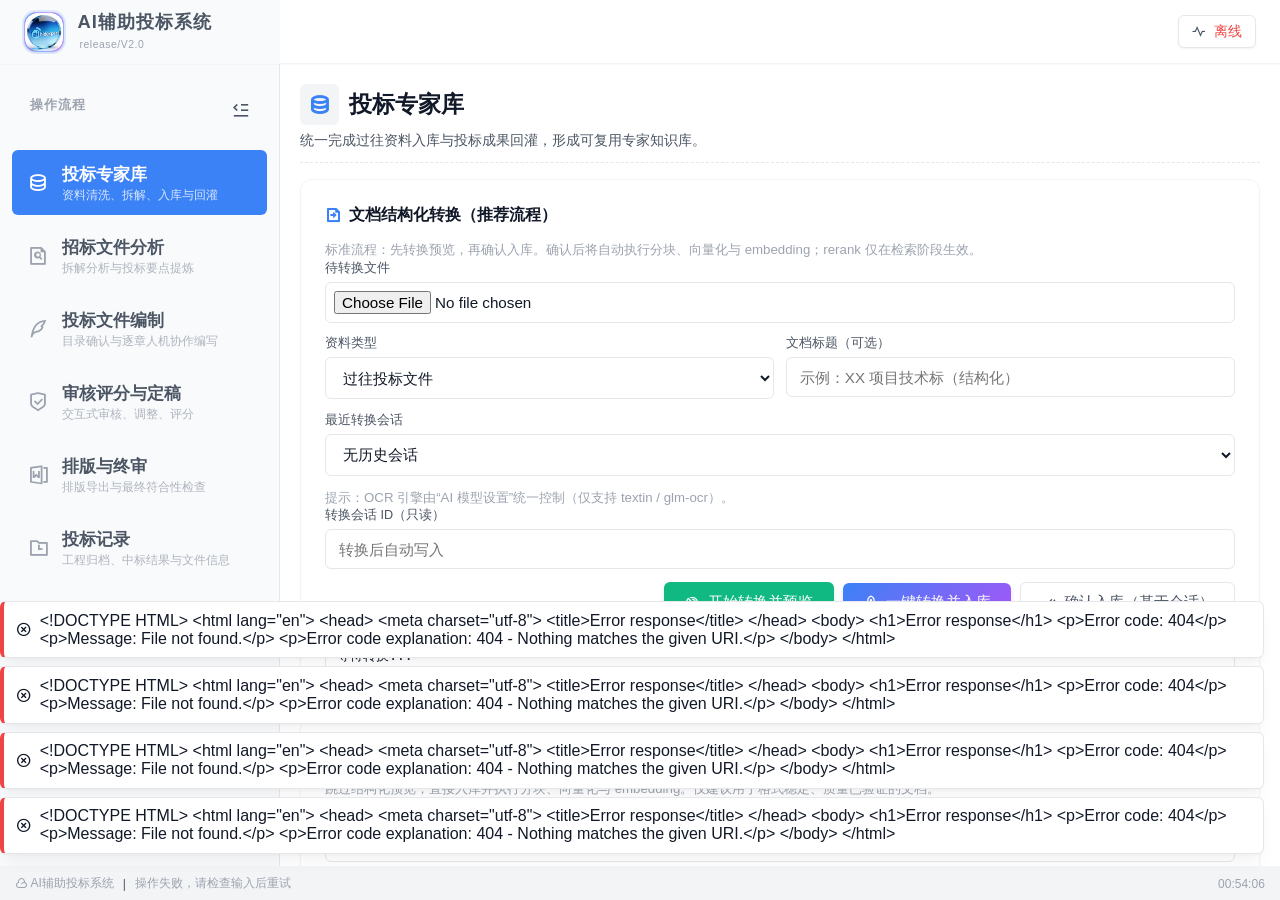
==== commit 0817c0b2: "fix: implement P0/P1/P2 pre-release rectifications" ====
--- a/app/ui/index.html
+++ b/app/ui/index.html
@@ -622,7 +622,7 @@
             <p class="hint">核实得分/扣分条件及对应章节，确认后锁定入库。</p>
             <div class="form-actions">
               <button id="btnExtractScoringRules" class="btn btn-secondary">
-                <i class="ri-file-search-line"></i> 提取评分规则 (Mock)
+                <i class="ri-file-search-line"></i> 提取评分规则
               </button>
               <button id="btnConfirmScoringRules" class="btn btn-primary" style="display:none;">
                 <i class="ri-lock-2-line"></i> 确认并锁定入库
@@ -1152,4 +1152,4 @@
   <script src="./app.js?v=release/V1.2"></script>
 </body>
 
-</html>+</html>
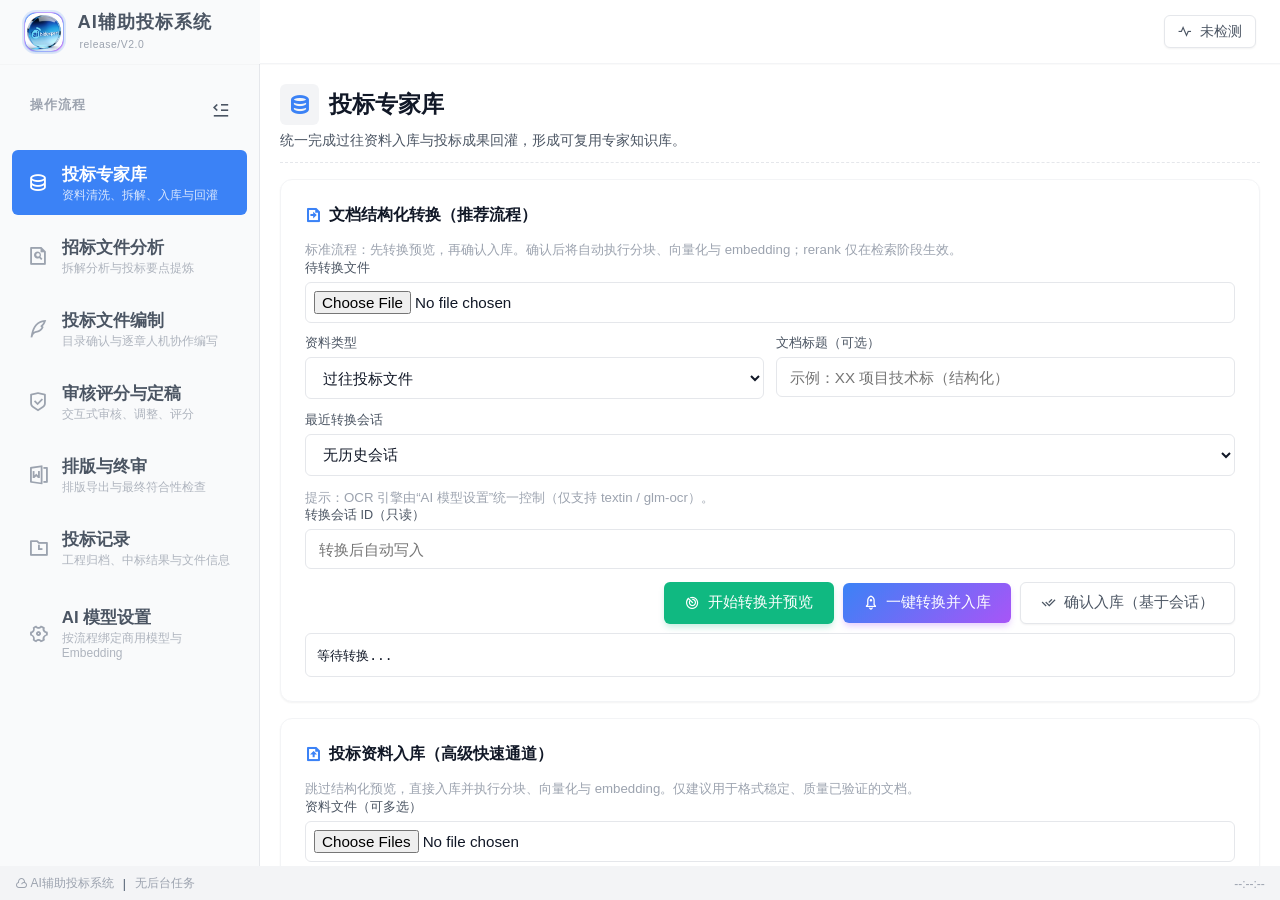
==== commit 879773be: "feat: add expert library model governance and quality controls" ====
--- a/app/ui/index.html
+++ b/app/ui/index.html
@@ -1090,6 +1090,7 @@
         <section class="drawer-section">
           <h4>按工作流程绑定模型</h4>
           <p class="hint">支持不同流程使用不同商用模型；Embedding 下拉仅展示向量模型；未选择时使用系统默认模型（通用为百炼 Qwen3）。</p>
+          <h5>通用流程</h5>
           <div class="form-group">
             <label>投标专家库（抽取模型）</label>
             <select id="byokWorkflowExpert"></select>
@@ -1114,6 +1115,45 @@
             <label>排版与终审（Program Support）</label>
             <select id="byokWorkflowPublish"></select>
           </div>
+          <h5>专家库入库阶段（按你前述质量方案）</h5>
+          <div class="form-group">
+            <label>S1 文档结构补抽（OCR/视觉补抽）</label>
+            <select id="byokExpertIngestVision"></select>
+          </div>
+          <div class="form-group">
+            <label>S2 字段抽取（json_schema strict）</label>
+            <select id="byokExpertIngestField"></select>
+          </div>
+          <div class="form-group">
+            <label>S3 辅助回退抽取（fallback）</label>
+            <select id="byokExpertIngestFallback"></select>
+          </div>
+          <div class="form-group">
+            <label>S4 冲突仲裁与一致性审查</label>
+            <select id="byokExpertIngestReview"></select>
+          </div>
+          <div class="form-group">
+            <label>S5 向量化（Embedding）</label>
+            <select id="byokExpertIngestEmbed"></select>
+          </div>
+          <div class="form-group">
+            <label>S6 检索重排（Rerank）</label>
+            <select id="byokExpertIngestRerank"></select>
+          </div>
+          <h5>专家库生成模型（单独列出）</h5>
+          <div class="form-group">
+            <label>G1 专家库驱动生成（Generate）</label>
+            <select id="byokExpertGenerateMain"></select>
+          </div>
+          <div class="form-group">
+            <label>G2 生成后审查（Review）</label>
+            <select id="byokExpertGenerateReview"></select>
+          </div>
+          <div class="form-group">
+            <label>G3 排版与发布（Program Support）</label>
+            <select id="byokExpertGeneratePublish"></select>
+          </div>
+          <pre id="byokExpertGenerationSummary" class="result-box">专家库生成模型：未配置（使用默认）</pre>
           <div class="form-actions left">
             <button id="btnByokSavePolicy" class="btn btn-primary btn-sm" type="button">
               <i class="ri-save-line"></i> 保存流程策略
@@ -1126,6 +1166,107 @@
           <div id="byokProfileList" class="byok-profile-list">
             <p class="hint">暂无 profile，请先创建。</p>
           </div>
+        </section>
+
+        <section class="drawer-section">
+          <h4>模型用量统计</h4>
+          <div class="form-actions left">
+            <button id="btnRefreshUsage" class="btn btn-outline btn-sm" type="button">
+              <i class="ri-bar-chart-line"></i> 刷新用量
+            </button>
+          </div>
+          <div id="usageStatsContainer" class="result-box">等待加载...</div>
+        </section>
+
+        <section class="drawer-section">
+          <h4>质量控制与模型对比</h4>
+          <div class="form-row">
+            <div class="form-group">
+              <label>对比窗口（天）</label>
+              <select id="byokCompareWindowDays">
+                <option value="7">7 天</option>
+                <option value="30" selected>30 天</option>
+                <option value="90">90 天</option>
+              </select>
+            </div>
+            <div class="form-group">
+              <label>基线窗口（天）</label>
+              <select id="byokCompareBaselineDays">
+                <option value="30">30 天</option>
+                <option value="90" selected>90 天</option>
+                <option value="180">180 天</option>
+              </select>
+            </div>
+            <div class="form-group action-stack">
+              <button id="btnByokRefreshQuality" class="btn btn-outline btn-sm" type="button">
+                <i class="ri-radar-line"></i> 刷新质量看板
+              </button>
+              <button id="btnByokExportQualityCsv" class="btn btn-outline btn-sm" type="button">
+                <i class="ri-download-2-line"></i> 导出明细 CSV
+              </button>
+            </div>
+          </div>
+          <pre id="byokQualitySummary" class="result-box">等待加载质量指标...</pre>
+          <div id="byokQualityDocTypeContainer" class="result-box">等待加载文档类型明细...</div>
+          <div id="byokQualityIngestStepContainer" class="result-box">等待加载入库阶段明细...</div>
+          <div id="byokModelCompareContainer" class="result-box">等待加载模型对比...</div>
+          <div id="byokModelWindowCompareContainer" class="result-box">等待加载窗口对比...</div>
+        </section>
+
+        <section class="drawer-section">
+          <h4>阈值调参</h4>
+          <p class="hint">修改后会写入 runtime 阈值文件，不会覆盖默认模板。</p>
+          <div class="form-row">
+            <div class="form-group">
+              <label>low_confidence</label>
+              <input id="thresholdLowConfidence" type="number" min="0" max="1" step="0.01" />
+            </div>
+            <div class="form-group">
+              <label>strong_review_confidence</label>
+              <input id="thresholdStrongReviewConfidence" type="number" min="0" max="1" step="0.01" />
+            </div>
+          </div>
+          <div class="form-row">
+            <div class="form-group">
+              <label>max_section_pages</label>
+              <input id="thresholdMaxSectionPages" type="number" min="1" step="1" />
+            </div>
+            <div class="form-group">
+              <label>max_chunk_tokens</label>
+              <input id="thresholdMaxChunkTokens" type="number" min="200" step="1" />
+            </div>
+          </div>
+          <div class="form-row">
+            <div class="form-group">
+              <label>chunk_overlap_tokens</label>
+              <input id="thresholdChunkOverlapTokens" type="number" min="0" step="1" />
+            </div>
+          </div>
+          <div class="form-actions left">
+            <button id="btnByokLoadExpertThresholds" class="btn btn-outline btn-sm" type="button">
+              <i class="ri-download-2-line"></i> 加载阈值
+            </button>
+            <button id="btnByokLoadGoLiveThresholds" class="btn btn-outline btn-sm" type="button">
+              <i class="ri-calendar-check-line"></i> 加载上线值
+            </button>
+            <button id="btnByokSuggestExpertThresholds" class="btn btn-outline btn-sm" type="button">
+              <i class="ri-lightbulb-line"></i> 生成建议值
+            </button>
+            <button id="btnByokApplySuggestedThresholds" class="btn btn-outline btn-sm" type="button">
+              <i class="ri-magic-line"></i> 回填建议值
+            </button>
+            <button id="btnByokSaveGoLiveThresholds" class="btn btn-outline btn-sm" type="button">
+              <i class="ri-draft-line"></i> 保存上线值
+            </button>
+            <button id="btnByokPublishGoLiveThresholds" class="btn btn-outline btn-sm" type="button">
+              <i class="ri-rocket-line"></i> 一键发布上线值
+            </button>
+            <button id="btnByokSaveExpertThresholds" class="btn btn-primary btn-sm" type="button">
+              <i class="ri-save-line"></i> 保存阈值
+            </button>
+          </div>
+          <div id="byokThresholdSuggestTable" class="result-box">等待建议值生成...</div>
+          <pre id="byokThresholdResult" class="result-box">等待阈值加载...</pre>
         </section>
 
         <section class="drawer-section">
@@ -1149,7 +1290,7 @@
 
   <div id="toastContainer" class="toast-container" role="log" aria-live="assertive" aria-label="通知消息"></div>
 
-  <script src="./app.js?v=release/V1.2"></script>
+  <script src="/ui/app.js?v=release/V1.2"></script>
 </body>
 
 </html>
--- a/app/ui/styles.css
+++ b/app/ui/styles.css
@@ -1545,6 +1545,38 @@
   gap: 0.35rem;
 }
 
+.usage-table {
+  width: 100%;
+  border-collapse: collapse;
+  font-size: 0.78rem;
+}
+
+.usage-table th,
+.usage-table td {
+  border-bottom: 1px solid var(--line-soft);
+  padding: 0.36rem 0.42rem;
+  text-align: left;
+  color: var(--text-main);
+  vertical-align: top;
+}
+
+.usage-table th {
+  color: var(--text-dim);
+  font-weight: 600;
+}
+
+.usage-table .num {
+  text-align: right;
+  font-variant-numeric: tabular-nums;
+}
+
+.usage-total {
+  margin-top: 0.5rem;
+  text-align: right;
+  font-size: 0.76rem;
+  color: var(--text-dim);
+}
+
 .statusbar {
   height: 34px;
   border-top: 1px solid var(--line-soft);
@@ -1755,4 +1787,4 @@
     animation-duration: 0.01ms !important;
     transition-duration: 0.01ms !important;
   }
-}+}
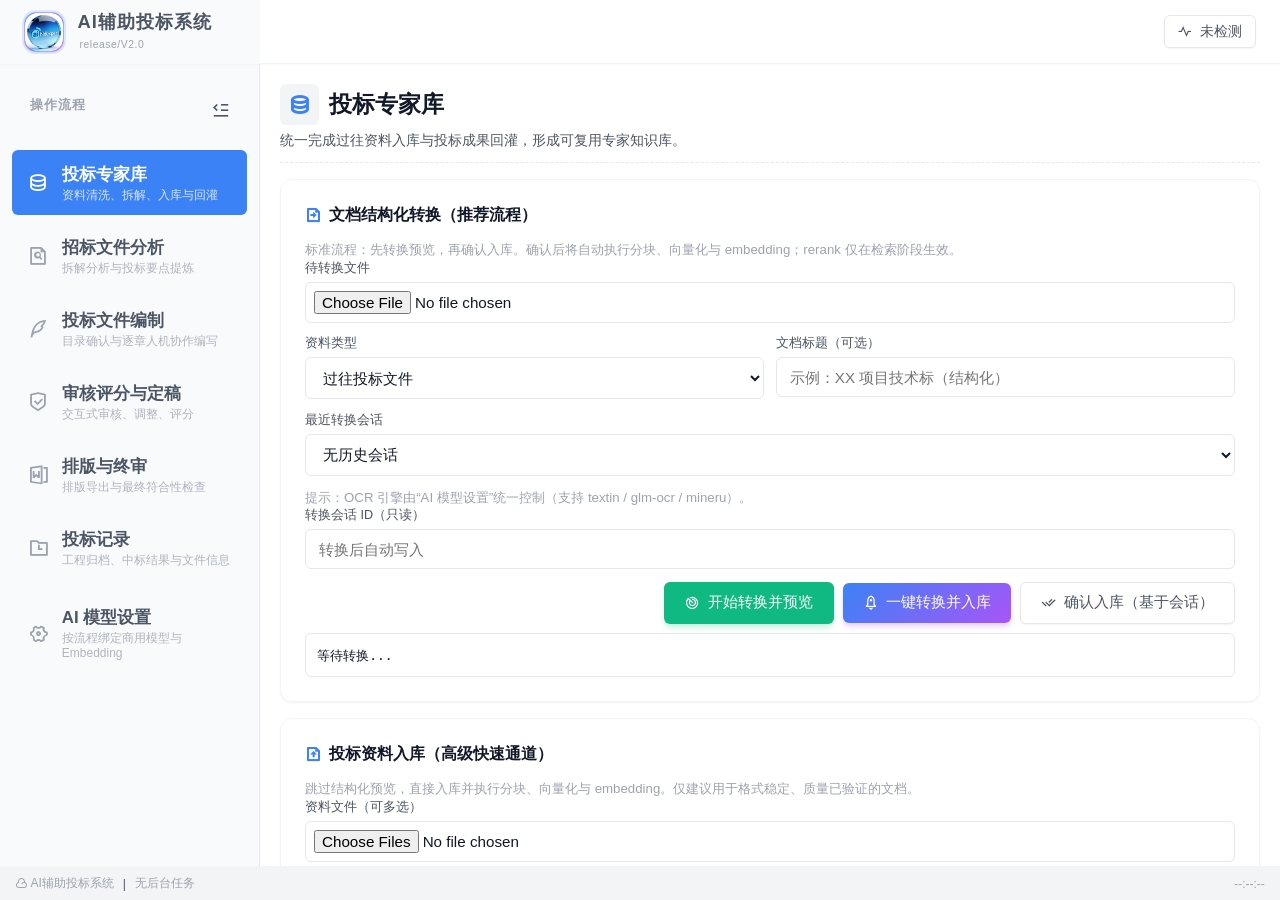
==== commit 4ecbb6ad: "feat: add MinerU OCR provider and fix localhost https redirect" ====
--- a/app/ui/index.html
+++ b/app/ui/index.html
@@ -147,7 +147,7 @@
                 <option value="">无历史会话</option>
               </select>
             </div>
-            <p class="hint">提示：OCR 引擎由“AI 模型设置”统一控制（仅支持 textin / glm-ocr）。</p>
+            <p class="hint">提示：OCR 引擎由“AI 模型设置”统一控制（支持 textin / glm-ocr / mineru）。</p>
             <div class="form-group">
               <label>转换会话 ID（只读）</label>
               <input id="convertSessionId" type="text" placeholder="转换后自动写入" readonly />
@@ -1014,6 +1014,7 @@
               <select id="ocrProvider">
                 <option value="glm-ocr">glm-ocr</option>
                 <option value="textin">textin</option>
+                <option value="mineru">mineru</option>
               </select>
             </div>
             <div class="form-group">
